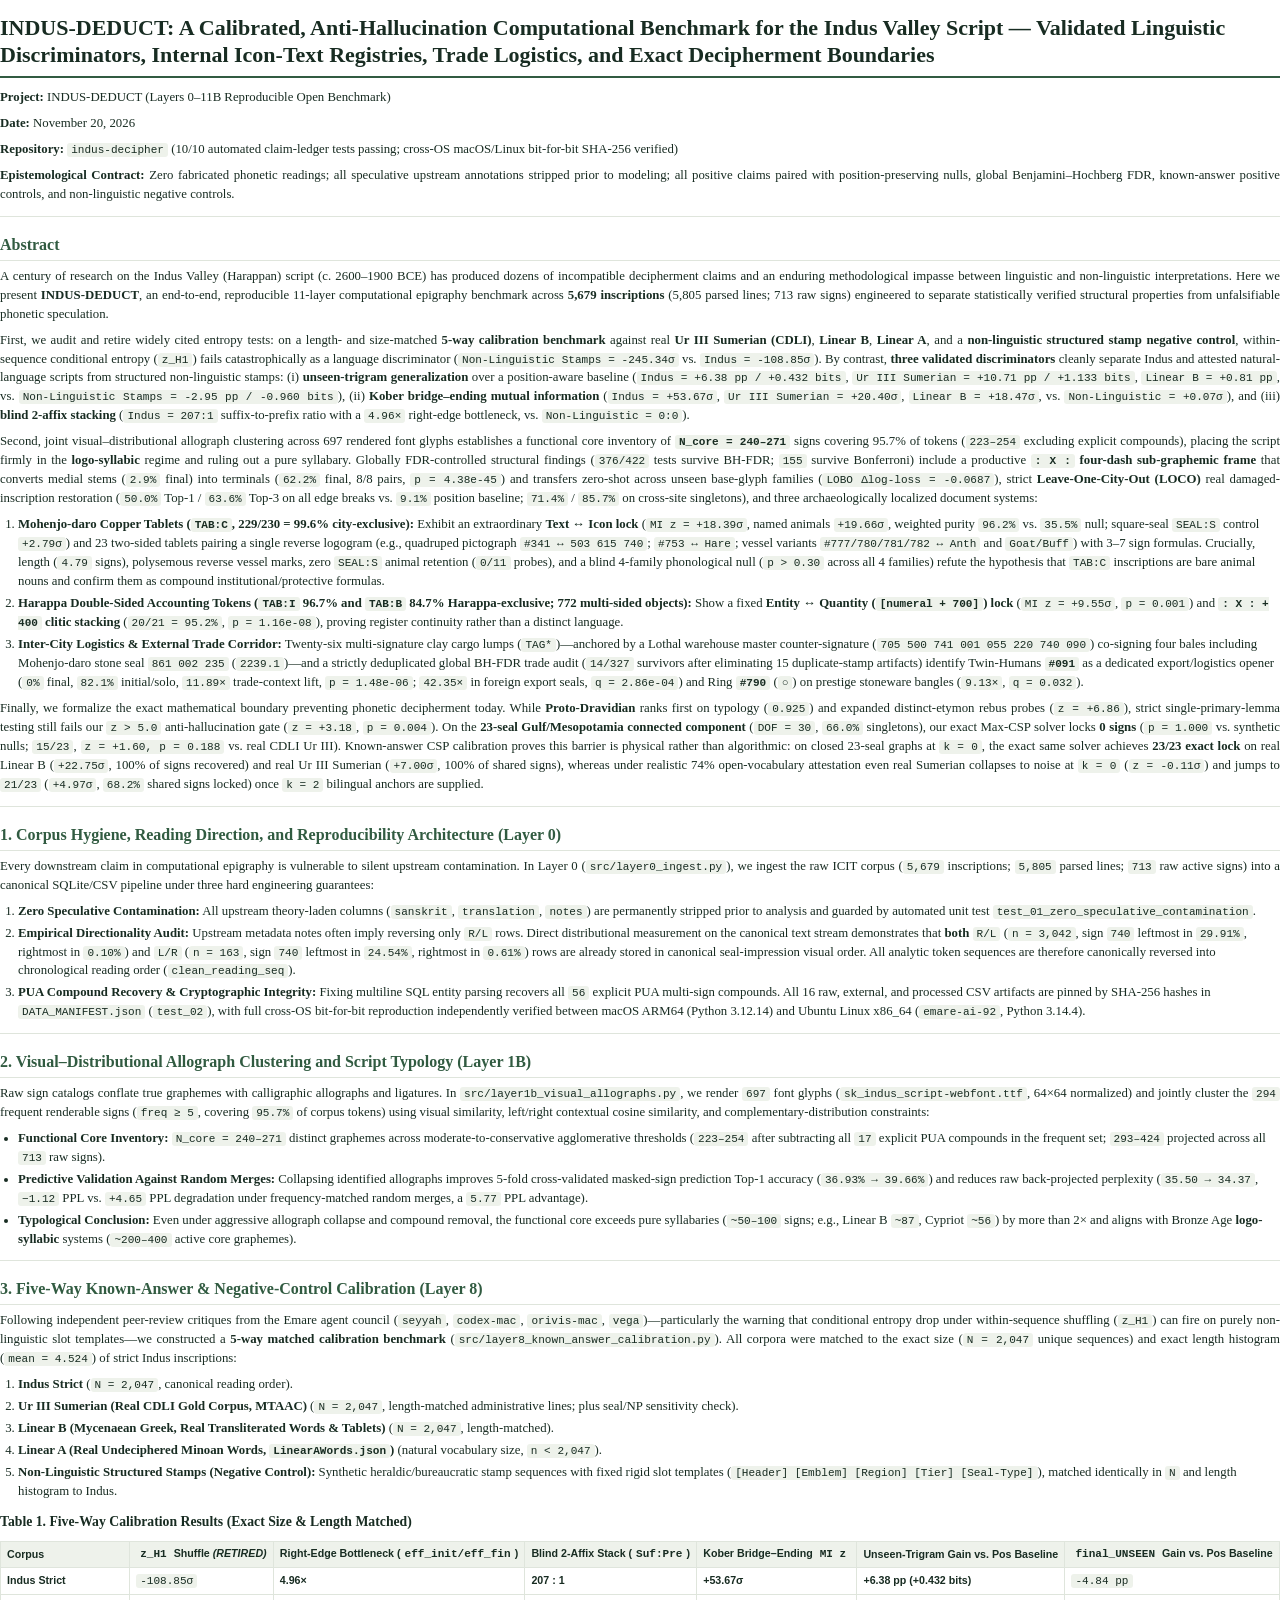
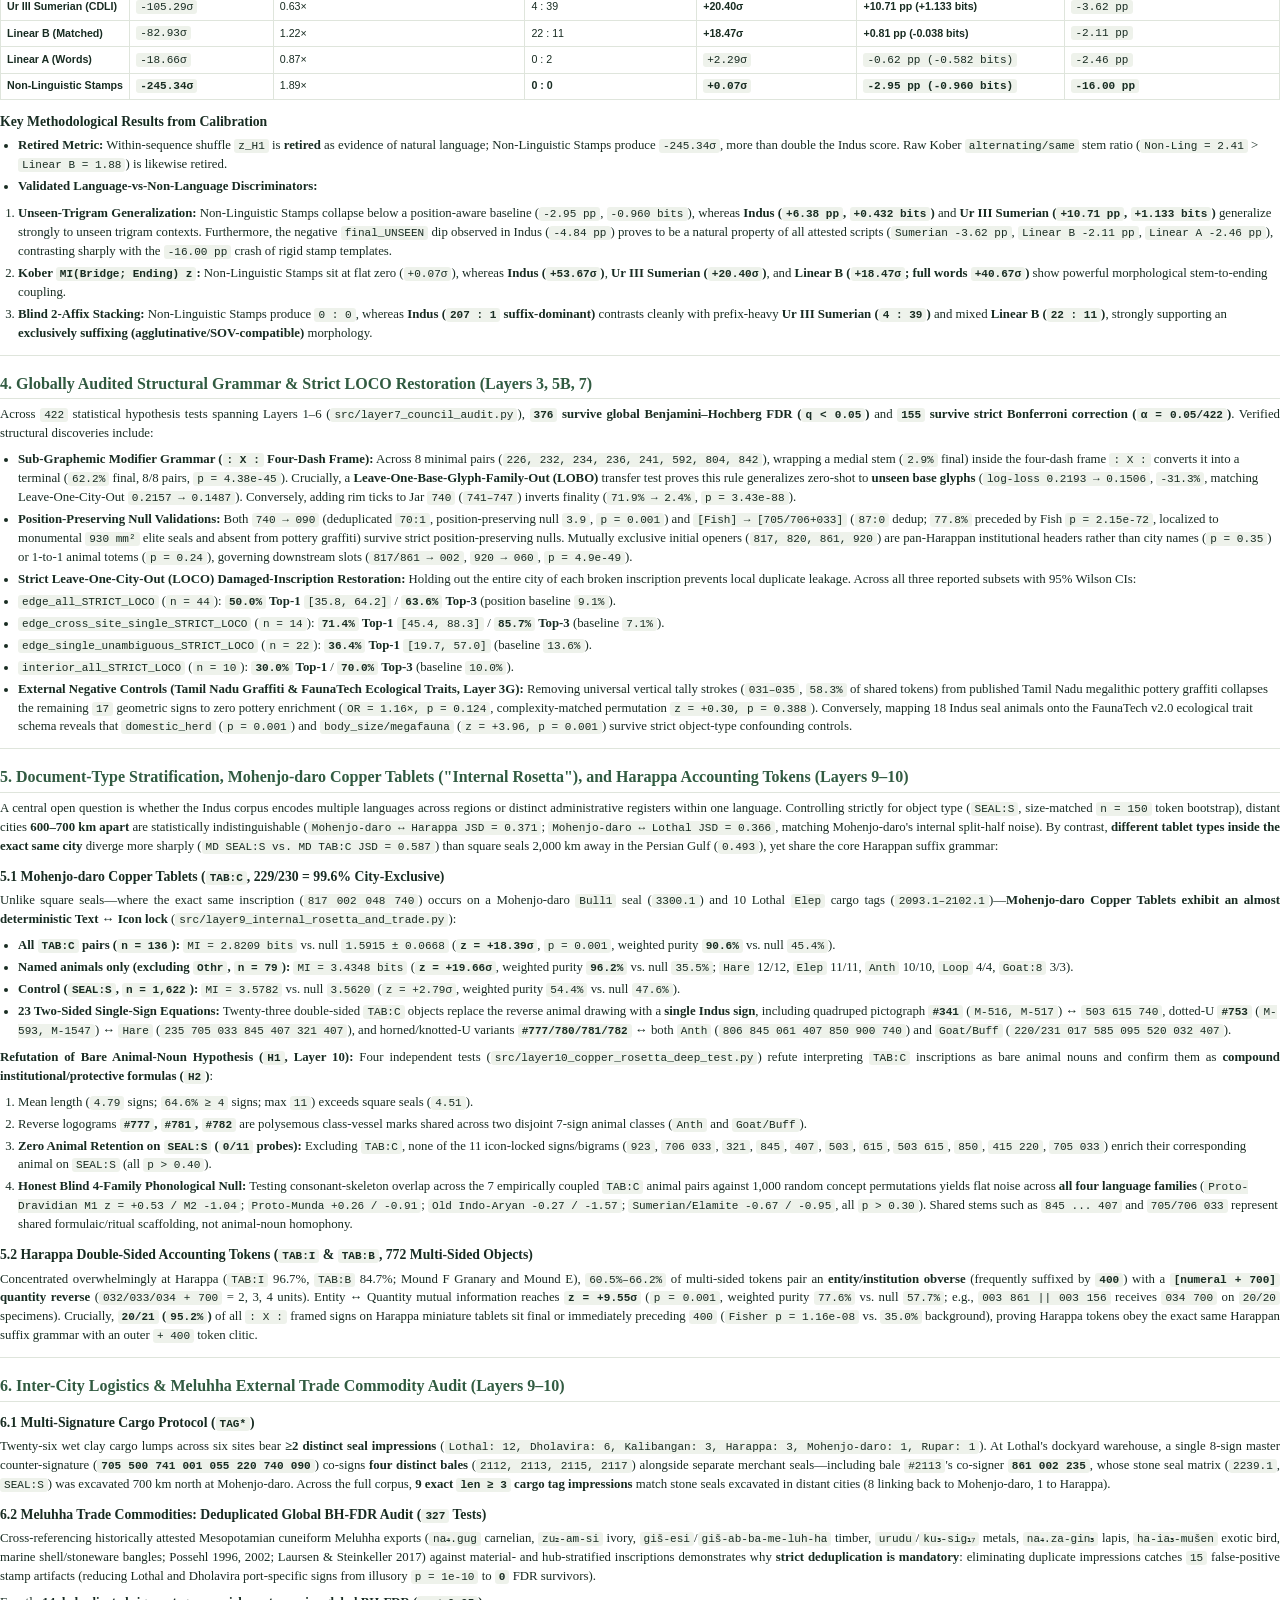
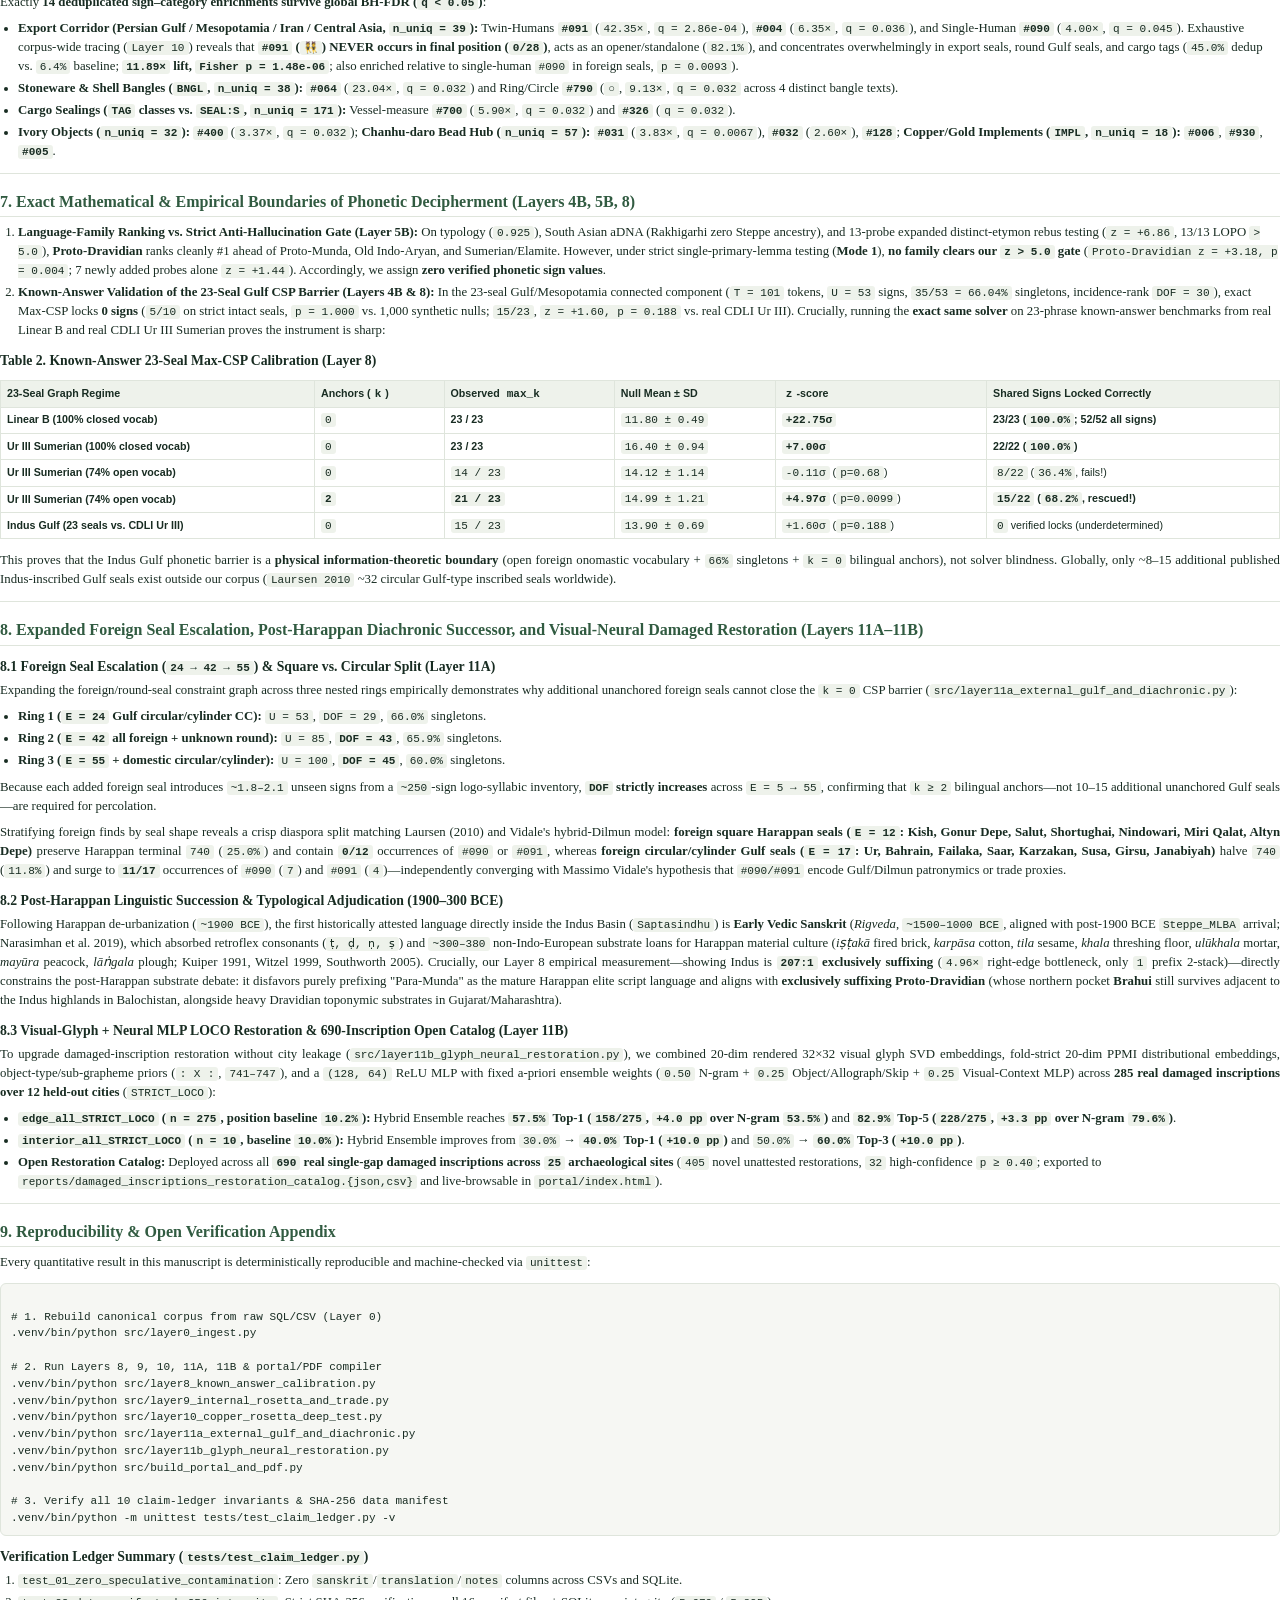
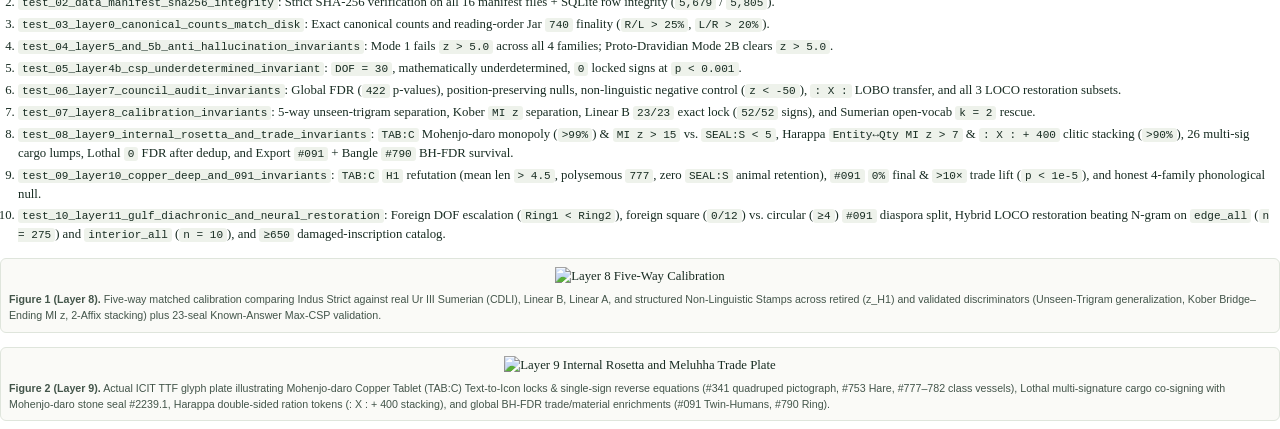
==== paper/INDUS_DEDUCT_PREPRINT.html @ 5bd2d507 "feat(layer11+portal+pdf): Gulf 24->55 escalation & diachronic successor audit, 690-inscription neura" ====
<!DOCTYPE html>
<html lang="en">
<head>
  <meta charset="utf-8" />
  <title>INDUS-DEDUCT Open Benchmark Preprint</title>
  <style>
    @page { size: A4; margin: 16mm 15mm 18mm 15mm; }
    body {
      font-family: "Georgia", "Iowan Old Style", serif;
      color: #182c22;
      background: #ffffff;
      font-size: 9.6pt;
      line-height: 1.48;
      margin: 0;
    }
    h1 {
      font-size: 16.5pt; line-height: 1.22; color: #182c22;
      border-bottom: 2px solid #315b41; padding-bottom: 8px; margin-bottom: 10px;
    }
    h2 {
      font-size: 12pt; color: #315b41; margin-top: 16px; margin-bottom: 6px;
      border-bottom: 1px solid #dfe5dc; padding-bottom: 3px; page-break-after: avoid;
    }
    h3 { font-size: 10.3pt; color: #182c22; margin-top: 11px; margin-bottom: 4px; page-break-after: avoid; }
    p { margin: 0 0 7px; text-align: justify; }
    ul, ol { margin: 4px 0 8px 18px; padding: 0; }
    li { margin-bottom: 3px; }
    code {
      font-family: "Menlo", "JetBrains Mono", monospace; font-size: 8.3pt;
      background: #eef2eb; padding: 1px 4px; border-radius: 3px; color: #182c22;
    }
    pre {
      background: #f6f7f3; border: 1px solid #dfe5dc; border-radius: 6px;
      padding: 8px 10px; font-size: 8pt; white-space: pre-wrap; word-break: break-word; page-break-inside: avoid;
    }
    pre code { background: transparent; padding: 0; }
    table {
      width: 100%; border-collapse: collapse; margin: 9px 0 12px;
      font-family: "Avenir Next", -apple-system, sans-serif; font-size: 8pt;
      page-break-inside: avoid;
    }
    th, td { border: 1px solid #dfe5dc; padding: 4.5px 6px; text-align: left; }
    th { background: #eef2eb; color: #182c22; font-weight: 600; }
    hr { border: none; border-top: 1px solid #dfe5dc; margin: 12px 0; }
    .figure {
      margin: 14px 0; padding: 8px; border: 1px solid #dfe5dc; border-radius: 6px;
      background: #fafaf7; page-break-inside: avoid; text-align: center;
    }
    .figure img { width: 100%; max-height: 220mm; object-fit: contain; }
    .figcap {
      font-family: "Avenir Next", sans-serif; font-size: 8pt; color: #43554a;
      margin-top: 6px; text-align: left;
    }
  </style>
</head>
<body>
  <h1>INDUS-DEDUCT: A Calibrated, Anti-Hallucination Computational Benchmark for the Indus Valley Script — Validated Linguistic Discriminators, Internal Icon-Text Registries, Trade Logistics, and Exact Decipherment Boundaries</h1>
<p><strong>Project:</strong> INDUS-DEDUCT (Layers 0–11B Reproducible Open Benchmark)</p>
<p><strong>Date:</strong> November 20, 2026</p>
<p><strong>Repository:</strong> <code>indus-decipher</code> (10/10 automated claim-ledger tests passing; cross-OS macOS/Linux bit-for-bit SHA-256 verified)</p>
<p><strong>Epistemological Contract:</strong> Zero fabricated phonetic readings; all speculative upstream annotations stripped prior to modeling; all positive claims paired with position-preserving nulls, global Benjamini–Hochberg FDR, known-answer positive controls, and non-linguistic negative controls.</p>
<hr/>
<h2>Abstract</h2>
<p>A century of research on the Indus Valley (Harappan) script (c. 2600–1900 BCE) has produced dozens of incompatible decipherment claims and an enduring methodological impasse between linguistic and non-linguistic interpretations. Here we present <strong>INDUS-DEDUCT</strong>, an end-to-end, reproducible 11-layer computational epigraphy benchmark across <strong>5,679 inscriptions</strong> (5,805 parsed lines; 713 raw signs) engineered to separate statistically verified structural properties from unfalsifiable phonetic speculation.</p>
<p>First, we audit and retire widely cited entropy tests: on a length- and size-matched <strong>5-way calibration benchmark</strong> against real <strong>Ur III Sumerian (CDLI)</strong>, <strong>Linear B</strong>, <strong>Linear A</strong>, and a <strong>non-linguistic structured stamp negative control</strong>, within-sequence conditional entropy (<code>z_H1</code>) fails catastrophically as a language discriminator (<code>Non-Linguistic Stamps = -245.34σ</code> vs. <code>Indus = -108.85σ</code>). By contrast, <strong>three validated discriminators</strong> cleanly separate Indus and attested natural-language scripts from structured non-linguistic stamps: (i) <strong>unseen-trigram generalization</strong> over a position-aware baseline (<code>Indus = +6.38 pp / +0.432 bits</code>, <code>Ur III Sumerian = +10.71 pp / +1.133 bits</code>, <code>Linear B = +0.81 pp</code>, vs. <code>Non-Linguistic Stamps = -2.95 pp / -0.960 bits</code>), (ii) <strong>Kober bridge–ending mutual information</strong> (<code>Indus = +53.67σ</code>, <code>Ur III Sumerian = +20.40σ</code>, <code>Linear B = +18.47σ</code>, vs. <code>Non-Linguistic = +0.07σ</code>), and (iii) <strong>blind 2-affix stacking</strong> (<code>Indus = 207:1</code> suffix-to-prefix ratio with a <code>4.96×</code> right-edge bottleneck, vs. <code>Non-Linguistic = 0:0</code>).</p>
<p>Second, joint visual–distributional allograph clustering across 697 rendered font glyphs establishes a functional core inventory of <strong><code>N_core = 240–271</code></strong> signs covering 95.7% of tokens (<code>223–254</code> excluding explicit compounds), placing the script firmly in the <strong>logo-syllabic</strong> regime and ruling out a pure syllabary. Globally FDR-controlled structural findings (<code>376/422</code> tests survive BH-FDR; <code>155</code> survive Bonferroni) include a productive <strong><code>: X :</code> four-dash sub-graphemic frame</strong> that converts medial stems (<code>2.9%</code> final) into terminals (<code>62.2%</code> final, 8/8 pairs, <code>p = 4.38e-45</code>) and transfers zero-shot across unseen base-glyph families (<code>LOBO Δlog-loss = -0.0687</code>), strict <strong>Leave-One-City-Out (LOCO)</strong> real damaged-inscription restoration (<code>50.0%</code> Top-1 / <code>63.6%</code> Top-3 on all edge breaks vs. <code>9.1%</code> position baseline; <code>71.4%</code> / <code>85.7%</code> on cross-site singletons), and three archaeologically localized document systems:</p>
<ol>
<li><strong>Mohenjo-daro Copper Tablets (<code>TAB:C</code>, 229/230 = 99.6% city-exclusive):</strong> Exhibit an extraordinary <strong>Text ↔ Icon lock</strong> (<code>MI z = +18.39σ</code>, named animals <code>+19.66σ</code>, weighted purity <code>96.2%</code> vs. <code>35.5%</code> null; square-seal <code>SEAL:S</code> control <code>+2.79σ</code>) and 23 two-sided tablets pairing a single reverse logogram (e.g., quadruped pictograph <code>#341 ↔ 503 615 740</code>; <code>#753 ↔ Hare</code>; vessel variants <code>#777/780/781/782 ↔ Anth</code> and <code>Goat/Buff</code>) with 3–7 sign formulas. Crucially, length (<code>4.79</code> signs), polysemous reverse vessel marks, zero <code>SEAL:S</code> animal retention (<code>0/11</code> probes), and a blind 4-family phonological null (<code>p &gt; 0.30</code> across all 4 families) refute the hypothesis that <code>TAB:C</code> inscriptions are bare animal nouns and confirm them as compound institutional/protective formulas.</li>
<li><strong>Harappa Double-Sided Accounting Tokens (<code>TAB:I</code> 96.7% and <code>TAB:B</code> 84.7% Harappa-exclusive; 772 multi-sided objects):</strong> Show a fixed <strong>Entity ↔ Quantity (<code>[numeral + 700]</code>) lock</strong> (<code>MI z = +9.55σ</code>, <code>p = 0.001</code>) and <strong><code>: X : + 400</code> clitic stacking</strong> (<code>20/21 = 95.2%</code>, <code>p = 1.16e-08</code>), proving register continuity rather than a distinct language.</li>
<li><strong>Inter-City Logistics &amp; External Trade Corridor:</strong> Twenty-six multi-signature clay cargo lumps (<code>TAG*</code>)—anchored by a Lothal warehouse master counter-signature (<code>705 500 741 001 055 220 740 090</code>) co-signing four bales including Mohenjo-daro stone seal <code>861 002 235</code> (<code>2239.1</code>)—and a strictly deduplicated global BH-FDR trade audit (<code>14/327</code> survivors after eliminating 15 duplicate-stamp artifacts) identify Twin-Humans <strong><code>#091</code></strong> as a dedicated export/logistics opener (<code>0%</code> final, <code>82.1%</code> initial/solo, <code>11.89×</code> trade-context lift, <code>p = 1.48e-06</code>; <code>42.35×</code> in foreign export seals, <code>q = 2.86e-04</code>) and Ring <strong><code>#790</code></strong> (<code>○</code>) on prestige stoneware bangles (<code>9.13×</code>, <code>q = 0.032</code>).</li>
</ol>
<p>Finally, we formalize the exact mathematical boundary preventing phonetic decipherment today. While <strong>Proto-Dravidian</strong> ranks first on typology (<code>0.925</code>) and expanded distinct-etymon rebus probes (<code>z = +6.86</code>), strict single-primary-lemma testing still fails our <code>z &gt; 5.0</code> anti-hallucination gate (<code>z = +3.18</code>, <code>p = 0.004</code>). On the <strong>23-seal Gulf/Mesopotamia connected component</strong> (<code>DOF = 30</code>, <code>66.0%</code> singletons), our exact Max-CSP solver locks <strong>0 signs</strong> (<code>p = 1.000</code> vs. synthetic nulls; <code>15/23</code>, <code>z = +1.60, p = 0.188</code> vs. real CDLI Ur III). Known-answer CSP calibration proves this barrier is physical rather than algorithmic: on closed 23-seal graphs at <code>k = 0</code>, the exact same solver achieves <strong>23/23 exact lock</strong> on real Linear B (<code>+22.75σ</code>, 100% of signs recovered) and real Ur III Sumerian (<code>+7.00σ</code>, 100% of shared signs), whereas under realistic 74% open-vocabulary attestation even real Sumerian collapses to noise at <code>k = 0</code> (<code>z = -0.11σ</code>) and jumps to <code>21/23</code> (<code>+4.97σ</code>, <code>68.2%</code> shared signs locked) once <code>k = 2</code> bilingual anchors are supplied.</p>
<hr/>
<h2>1. Corpus Hygiene, Reading Direction, and Reproducibility Architecture (Layer 0)</h2>
<p>Every downstream claim in computational epigraphy is vulnerable to silent upstream contamination. In Layer 0 (<code>src/layer0_ingest.py</code>), we ingest the raw ICIT corpus (<code>5,679</code> inscriptions; <code>5,805</code> parsed lines; <code>713</code> raw active signs) into a canonical SQLite/CSV pipeline under three hard engineering guarantees:</p>
<ol>
<li><strong>Zero Speculative Contamination:</strong> All upstream theory-laden columns (<code>sanskrit</code>, <code>translation</code>, <code>notes</code>) are permanently stripped prior to analysis and guarded by automated unit test <code>test_01_zero_speculative_contamination</code>.</li>
<li><strong>Empirical Directionality Audit:</strong> Upstream metadata notes often imply reversing only <code>R/L</code> rows. Direct distributional measurement on the canonical text stream demonstrates that <strong>both</strong> <code>R/L</code> (<code>n = 3,042</code>, sign <code>740</code> leftmost in <code>29.91%</code>, rightmost in <code>0.10%</code>) and <code>L/R</code> (<code>n = 163</code>, sign <code>740</code> leftmost in <code>24.54%</code>, rightmost in <code>0.61%</code>) rows are already stored in canonical seal-impression visual order. All analytic token sequences are therefore canonically reversed into chronological reading order (<code>clean_reading_seq</code>).</li>
<li><strong>PUA Compound Recovery &amp; Cryptographic Integrity:</strong> Fixing multiline SQL entity parsing recovers all <code>56</code> explicit PUA multi-sign compounds. All 16 raw, external, and processed CSV artifacts are pinned by SHA-256 hashes in <code>DATA_MANIFEST.json</code> (<code>test_02</code>), with full cross-OS bit-for-bit reproduction independently verified between macOS ARM64 (Python 3.12.14) and Ubuntu Linux x86_64 (<code>emare-ai-92</code>, Python 3.14.4).</li>
</ol>
<hr/>
<h2>2. Visual–Distributional Allograph Clustering and Script Typology (Layer 1B)</h2>
<p>Raw sign catalogs conflate true graphemes with calligraphic allographs and ligatures. In <code>src/layer1b_visual_allographs.py</code>, we render <code>697</code> font glyphs (<code>sk_indus_script-webfont.ttf</code>, 64×64 normalized) and jointly cluster the <code>294</code> frequent renderable signs (<code>freq ≥ 5</code>, covering <code>95.7%</code> of corpus tokens) using visual similarity, left/right contextual cosine similarity, and complementary-distribution constraints:</p>
<ul>
<li><strong>Functional Core Inventory:</strong> <code>N_core = 240–271</code> distinct graphemes across moderate-to-conservative agglomerative thresholds (<code>223–254</code> after subtracting all <code>17</code> explicit PUA compounds in the frequent set; <code>293–424</code> projected across all <code>713</code> raw signs).</li>
<li><strong>Predictive Validation Against Random Merges:</strong> Collapsing identified allographs improves 5-fold cross-validated masked-sign prediction Top-1 accuracy (<code>36.93% → 39.66%</code>) and reduces raw back-projected perplexity (<code>35.50 → 34.37</code>, <code>−1.12</code> PPL vs. <code>+4.65</code> PPL degradation under frequency-matched random merges, a <code>5.77</code> PPL advantage).</li>
<li><strong>Typological Conclusion:</strong> Even under aggressive allograph collapse and compound removal, the functional core exceeds pure syllabaries (<code>~50–100</code> signs; e.g., Linear B <code>~87</code>, Cypriot <code>~56</code>) by more than 2× and aligns with Bronze Age <strong>logo-syllabic</strong> systems (<code>~200–400</code> active core graphemes).</li>
</ul>
<hr/>
<h2>3. Five-Way Known-Answer &amp; Negative-Control Calibration (Layer 8)</h2>
<p>Following independent peer-review critiques from the Emare agent council (<code>seyyah</code>, <code>codex-mac</code>, <code>orivis-mac</code>, <code>vega</code>)—particularly the warning that conditional entropy drop under within-sequence shuffling (<code>z_H1</code>) can fire on purely non-linguistic slot templates—we constructed a <strong>5-way matched calibration benchmark</strong> (<code>src/layer8_known_answer_calibration.py</code>). All corpora were matched to the exact size (<code>N = 2,047</code> unique sequences) and exact length histogram (<code>mean = 4.524</code>) of strict Indus inscriptions:</p>
<ol>
<li><strong>Indus Strict</strong> (<code>N = 2,047</code>, canonical reading order).</li>
<li><strong>Ur III Sumerian (Real CDLI Gold Corpus, MTAAC)</strong> (<code>N = 2,047</code>, length-matched administrative lines; plus seal/NP sensitivity check).</li>
<li><strong>Linear B (Mycenaean Greek, Real Transliterated Words &amp; Tablets)</strong> (<code>N = 2,047</code>, length-matched).</li>
<li><strong>Linear A (Real Undeciphered Minoan Words, <code>LinearAWords.json</code>)</strong> (natural vocabulary size, <code>n &lt; 2,047</code>).</li>
<li><strong>Non-Linguistic Structured Stamps (Negative Control):</strong> Synthetic heraldic/bureaucratic stamp sequences with fixed rigid slot templates (<code>[Header] [Emblem] [Region] [Tier] [Seal-Type]</code>), matched identically in <code>N</code> and length histogram to Indus.</li>
</ol>
<h3>Table 1. Five-Way Calibration Results (Exact Size &amp; Length Matched)</h3>
<table><thead><tr><th>Corpus</th><th><code>z_H1</code> Shuffle <em>(RETIRED)</em></th><th>Right-Edge Bottleneck (<code>eff_init/eff_fin</code>)</th><th>Blind 2-Affix Stack (<code>Suf:Pre</code>)</th><th>Kober Bridge–Ending <code>MI z</code></th><th>Unseen-Trigram Gain vs. Pos Baseline</th><th><code>final_UNSEEN</code> Gain vs. Pos Baseline</th></tr></thead><tbody>
<tr><td><strong>Indus Strict</strong></td><td><code>-108.85σ</code></td><td><strong>4.96×</strong></td><td><strong>207 : 1</strong></td><td><strong>+53.67σ</strong></td><td><strong>+6.38 pp (+0.432 bits)</strong></td><td><code>-4.84 pp</code></td></tr>
<tr><td><strong>Ur III Sumerian (CDLI)</strong></td><td><code>-105.29σ</code></td><td>0.63×</td><td>4 : 39</td><td><strong>+20.40σ</strong></td><td><strong>+10.71 pp (+1.133 bits)</strong></td><td><code>-3.62 pp</code></td></tr>
<tr><td><strong>Linear B (Matched)</strong></td><td><code>-82.93σ</code></td><td>1.22×</td><td>22 : 11</td><td><strong>+18.47σ</strong></td><td><strong>+0.81 pp (-0.038 bits)</strong></td><td><code>-2.11 pp</code></td></tr>
<tr><td><strong>Linear A (Words)</strong></td><td><code>-18.66σ</code></td><td>0.87×</td><td>0 : 2</td><td><code>+2.29σ</code></td><td><code>-0.62 pp (-0.582 bits)</code></td><td><code>-2.46 pp</code></td></tr>
<tr><td><strong>Non-Linguistic Stamps</strong></td><td><strong><code>-245.34σ</code></strong></td><td>1.89×</td><td><strong>0 : 0</strong></td><td><strong><code>+0.07σ</code></strong></td><td><strong><code>-2.95 pp (-0.960 bits)</code></strong></td><td><strong><code>-16.00 pp</code></strong></td></tr>
</tbody></table>
<h3>Key Methodological Results from Calibration</h3>
<ul>
<li><strong>Retired Metric:</strong> Within-sequence shuffle <code>z_H1</code> is <strong>retired</strong> as evidence of natural language; Non-Linguistic Stamps produce <code>-245.34σ</code>, more than double the Indus score. Raw Kober <code>alternating/same</code> stem ratio (<code>Non-Ling = 2.41</code> &gt; <code>Linear B = 1.88</code>) is likewise retired.</li>
<li><strong>Validated Language-vs-Non-Language Discriminators:</strong></li>
</ul>
<ol>
<li><strong>Unseen-Trigram Generalization:</strong> Non-Linguistic Stamps collapse below a position-aware baseline (<code>-2.95 pp</code>, <code>-0.960 bits</code>), whereas <strong>Indus (<code>+6.38 pp</code>, <code>+0.432 bits</code>)</strong> and <strong>Ur III Sumerian (<code>+10.71 pp</code>, <code>+1.133 bits</code>)</strong> generalize strongly to unseen trigram contexts. Furthermore, the negative <code>final_UNSEEN</code> dip observed in Indus (<code>-4.84 pp</code>) proves to be a natural property of all attested scripts (<code>Sumerian -3.62 pp</code>, <code>Linear B -2.11 pp</code>, <code>Linear A -2.46 pp</code>), contrasting sharply with the <code>-16.00 pp</code> crash of rigid stamp templates.</li>
<li><strong>Kober <code>MI(Bridge; Ending) z</code>:</strong> Non-Linguistic Stamps sit at flat zero (<code>+0.07σ</code>), whereas <strong>Indus (<code>+53.67σ</code>)</strong>, <strong>Ur III Sumerian (<code>+20.40σ</code>)</strong>, and <strong>Linear B (<code>+18.47σ</code>; full words <code>+40.67σ</code>)</strong> show powerful morphological stem-to-ending coupling.</li>
<li><strong>Blind 2-Affix Stacking:</strong> Non-Linguistic Stamps produce <code>0 : 0</code>, whereas <strong>Indus (<code>207 : 1</code> suffix-dominant)</strong> contrasts cleanly with prefix-heavy <strong>Ur III Sumerian (<code>4 : 39</code>)</strong> and mixed <strong>Linear B (<code>22 : 11</code>)</strong>, strongly supporting an <strong>exclusively suffixing (agglutinative/SOV-compatible)</strong> morphology.</li>
</ol>
<hr/>
<h2>4. Globally Audited Structural Grammar &amp; Strict LOCO Restoration (Layers 3, 5B, 7)</h2>
<p>Across <code>422</code> statistical hypothesis tests spanning Layers 1–6 (<code>src/layer7_council_audit.py</code>), <strong><code>376</code> survive global Benjamini–Hochberg FDR (<code>q &lt; 0.05</code>)</strong> and <strong><code>155</code> survive strict Bonferroni correction (<code>α = 0.05/422</code>)</strong>. Verified structural discoveries include:</p>
<ul>
<li><strong>Sub-Graphemic Modifier Grammar (<code>: X :</code> Four-Dash Frame):</strong> Across 8 minimal pairs (<code>226, 232, 234, 236, 241, 592, 804, 842</code>), wrapping a medial stem (<code>2.9%</code> final) inside the four-dash frame <code>: X :</code> converts it into a terminal (<code>62.2%</code> final, 8/8 pairs, <code>p = 4.38e-45</code>). Crucially, a <strong>Leave-One-Base-Glyph-Family-Out (LOBO)</strong> transfer test proves this rule generalizes zero-shot to <strong>unseen base glyphs</strong> (<code>log-loss 0.2193 → 0.1506</code>, <code>-31.3%</code>, matching Leave-One-City-Out <code>0.2157 → 0.1487</code>). Conversely, adding rim ticks to Jar <code>740</code> (<code>741–747</code>) inverts finality (<code>71.9% → 2.4%</code>, <code>p = 3.43e-88</code>).</li>
<li><strong>Position-Preserving Null Validations:</strong> Both <code>740 → 090</code> (deduplicated <code>70:1</code>, position-preserving null <code>3.9</code>, <code>p = 0.001</code>) and <code>[Fish] → [705/706+033]</code> (<code>87:0</code> dedup; <code>77.8%</code> preceded by Fish <code>p = 2.15e-72</code>, localized to monumental <code>930 mm²</code> elite seals and absent from pottery graffiti) survive strict position-preserving nulls. Mutually exclusive initial openers (<code>817, 820, 861, 920</code>) are pan-Harappan institutional headers rather than city names (<code>p = 0.35</code>) or 1-to-1 animal totems (<code>p = 0.24</code>), governing downstream slots (<code>817/861 → 002</code>, <code>920 → 060</code>, <code>p = 4.9e-49</code>).</li>
<li><strong>Strict Leave-One-City-Out (LOCO) Damaged-Inscription Restoration:</strong> Holding out the entire city of each broken inscription prevents local duplicate leakage. Across all three reported subsets with 95% Wilson CIs:</li>
<li><code>edge_all_STRICT_LOCO</code> (<code>n = 44</code>): <strong><code>50.0%</code> Top-1</strong> <code>[35.8, 64.2]</code> / <strong><code>63.6%</code> Top-3</strong> (position baseline <code>9.1%</code>).</li>
<li><code>edge_cross_site_single_STRICT_LOCO</code> (<code>n = 14</code>): <strong><code>71.4%</code> Top-1</strong> <code>[45.4, 88.3]</code> / <strong><code>85.7%</code> Top-3</strong> (baseline <code>7.1%</code>).</li>
<li><code>edge_single_unambiguous_STRICT_LOCO</code> (<code>n = 22</code>): <strong><code>36.4%</code> Top-1</strong> <code>[19.7, 57.0]</code> (baseline <code>13.6%</code>).</li>
<li><code>interior_all_STRICT_LOCO</code> (<code>n = 10</code>): <strong><code>30.0%</code> Top-1</strong> / <strong><code>70.0%</code> Top-3</strong> (baseline <code>10.0%</code>).</li>
<li><strong>External Negative Controls (Tamil Nadu Graffiti &amp; FaunaTech Ecological Traits, Layer 3G):</strong> Removing universal vertical tally strokes (<code>031–035</code>, <code>58.3%</code> of shared tokens) from published Tamil Nadu megalithic pottery graffiti collapses the remaining <code>17</code> geometric signs to zero pottery enrichment (<code>OR = 1.16×, p = 0.124</code>, complexity-matched permutation <code>z = +0.30, p = 0.388</code>). Conversely, mapping 18 Indus seal animals onto the FaunaTech v2.0 ecological trait schema reveals that <code>domestic_herd</code> (<code>p = 0.001</code>) and <code>body_size/megafauna</code> (<code>z = +3.96, p = 0.001</code>) survive strict object-type confounding controls.</li>
</ul>
<hr/>
<h2>5. Document-Type Stratification, Mohenjo-daro Copper Tablets (&quot;Internal Rosetta&quot;), and Harappa Accounting Tokens (Layers 9–10)</h2>
<p>A central open question is whether the Indus corpus encodes multiple languages across regions or distinct administrative registers within one language. Controlling strictly for object type (<code>SEAL:S</code>, size-matched <code>n = 150</code> token bootstrap), distant cities <strong>600–700 km apart</strong> are statistically indistinguishable (<code>Mohenjo-daro ↔ Harappa JSD = 0.371</code>; <code>Mohenjo-daro ↔ Lothal JSD = 0.366</code>, matching Mohenjo-daro&#x27;s internal split-half noise). By contrast, <strong>different tablet types inside the exact same city</strong> diverge more sharply (<code>MD SEAL:S vs. MD TAB:C JSD = 0.587</code>) than square seals 2,000 km away in the Persian Gulf (<code>0.493</code>), yet share the core Harappan suffix grammar:</p>
<h3>5.1 Mohenjo-daro Copper Tablets (<code>TAB:C</code>, 229/230 = 99.6% City-Exclusive)</h3>
<p>Unlike square seals—where the exact same inscription (<code>817 002 048 740</code>) occurs on a Mohenjo-daro <code>Bull1</code> seal (<code>3300.1</code>) and 10 Lothal <code>Elep</code> cargo tags (<code>2093.1–2102.1</code>)—<strong>Mohenjo-daro Copper Tablets exhibit an almost deterministic Text ↔ Icon lock</strong> (<code>src/layer9_internal_rosetta_and_trade.py</code>):</p>
<ul>
<li><strong>All <code>TAB:C</code> pairs (<code>n = 136</code>):</strong> <code>MI = 2.8209 bits</code> vs. null <code>1.5915 ± 0.0668</code> (<strong><code>z = +18.39σ</code></strong>, <code>p = 0.001</code>, weighted purity <strong><code>90.6%</code></strong> vs. null <code>45.4%</code>).</li>
<li><strong>Named animals only (excluding <code>Othr</code>, <code>n = 79</code>):</strong> <code>MI = 3.4348 bits</code> (<strong><code>z = +19.66σ</code></strong>, weighted purity <strong><code>96.2%</code></strong> vs. null <code>35.5%</code>; <code>Hare</code> 12/12, <code>Elep</code> 11/11, <code>Anth</code> 10/10, <code>Loop</code> 4/4, <code>Goat:8</code> 3/3).</li>
<li><strong>Control (<code>SEAL:S</code>, <code>n = 1,622</code>):</strong> <code>MI = 3.5782</code> vs. null <code>3.5620</code> (<code>z = +2.79σ</code>, weighted purity <code>54.4%</code> vs. null <code>47.6%</code>).</li>
<li><strong>23 Two-Sided Single-Sign Equations:</strong> Twenty-three double-sided <code>TAB:C</code> objects replace the reverse animal drawing with a <strong>single Indus sign</strong>, including quadruped pictograph <strong><code>#341</code></strong> (<code>M-516, M-517</code>) ↔ <code>503 615 740</code>, dotted-U <strong><code>#753</code></strong> (<code>M-593, M-1547</code>) ↔ <code>Hare</code> (<code>235 705 033 845 407 321 407</code>), and horned/knotted-U variants <strong><code>#777/780/781/782</code></strong> ↔ both <code>Anth</code> (<code>806 845 061 407 850 900 740</code>) and <code>Goat/Buff</code> (<code>220/231 017 585 095 520 032 407</code>).</li>
</ul>
<p><strong>Refutation of Bare Animal-Noun Hypothesis (<code>H1</code>, Layer 10):</strong> Four independent tests (<code>src/layer10_copper_rosetta_deep_test.py</code>) refute interpreting <code>TAB:C</code> inscriptions as bare animal nouns and confirm them as <strong>compound institutional/protective formulas (<code>H2</code>)</strong>:</p>
<ol>
<li>Mean length (<code>4.79</code> signs; <code>64.6% ≥ 4</code> signs; max <code>11</code>) exceeds square seals (<code>4.51</code>).</li>
<li>Reverse logograms <strong><code>#777</code>, <code>#781</code>, <code>#782</code></strong> are polysemous class-vessel marks shared across two disjoint 7-sign animal classes (<code>Anth</code> and <code>Goat/Buff</code>).</li>
<li><strong>Zero Animal Retention on <code>SEAL:S</code> (<code>0/11</code> probes):</strong> Excluding <code>TAB:C</code>, none of the 11 icon-locked signs/bigrams (<code>923</code>, <code>706 033</code>, <code>321</code>, <code>845</code>, <code>407</code>, <code>503</code>, <code>615</code>, <code>503 615</code>, <code>850</code>, <code>415 220</code>, <code>705 033</code>) enrich their corresponding animal on <code>SEAL:S</code> (all <code>p &gt; 0.40</code>).</li>
<li><strong>Honest Blind 4-Family Phonological Null:</strong> Testing consonant-skeleton overlap across the 7 empirically coupled <code>TAB:C</code> animal pairs against 1,000 random concept permutations yields flat noise across <strong>all four language families</strong> (<code>Proto-Dravidian M1 z = +0.53 / M2 -1.04</code>; <code>Proto-Munda +0.26 / -0.91</code>; <code>Old Indo-Aryan -0.27 / -1.57</code>; <code>Sumerian/Elamite -0.67 / -0.95</code>, all <code>p &gt; 0.30</code>). Shared stems such as <code>845 ... 407</code> and <code>705/706 033</code> represent shared formulaic/ritual scaffolding, not animal-noun homophony.</li>
</ol>
<h3>5.2 Harappa Double-Sided Accounting Tokens (<code>TAB:I</code> &amp; <code>TAB:B</code>, 772 Multi-Sided Objects)</h3>
<p>Concentrated overwhelmingly at Harappa (<code>TAB:I</code> 96.7%, <code>TAB:B</code> 84.7%; Mound F Granary and Mound E), <code>60.5%–66.2%</code> of multi-sided tokens pair an <strong>entity/institution obverse</strong> (frequently suffixed by <strong><code>400</code></strong>) with a <strong><code>[numeral + 700]</code> quantity reverse</strong> (<code>032/033/034 + 700</code> = 2, 3, 4 units). Entity ↔ Quantity mutual information reaches <strong><code>z = +9.55σ</code></strong> (<code>p = 0.001</code>, weighted purity <code>77.6%</code> vs. null <code>57.7%</code>; e.g., <code>003 861 || 003 156</code> receives <code>034 700</code> on <code>20/20</code> specimens). Crucially, <strong><code>20/21</code> (<code>95.2%</code>)</strong> of all <code>: X :</code> framed signs on Harappa miniature tablets sit final or immediately preceding <code>400</code> (<code>Fisher p = 1.16e-08</code> vs. <code>35.0%</code> background), proving Harappa tokens obey the exact same Harappan suffix grammar with an outer <code>+ 400</code> token clitic.</p>
<hr/>
<h2>6. Inter-City Logistics &amp; Meluhha External Trade Commodity Audit (Layers 9–10)</h2>
<h3>6.1 Multi-Signature Cargo Protocol (<code>TAG*</code>)</h3>
<p>Twenty-six wet clay cargo lumps across six sites bear <strong>≥2 distinct seal impressions</strong> (<code>Lothal: 12, Dholavira: 6, Kalibangan: 3, Harappa: 3, Mohenjo-daro: 1, Rupar: 1</code>). At Lothal&#x27;s dockyard warehouse, a single 8-sign master counter-signature (<strong><code>705 500 741 001 055 220 740 090</code></strong>) co-signs <strong>four distinct bales</strong> (<code>2112, 2113, 2115, 2117</code>) alongside separate merchant seals—including bale <code>#2113</code>&#x27;s co-signer <strong><code>861 002 235</code></strong>, whose stone seal matrix (<code>2239.1</code>, <code>SEAL:S</code>) was excavated 700 km north at Mohenjo-daro. Across the full corpus, <strong>9 exact <code>len ≥ 3</code> cargo tag impressions</strong> match stone seals excavated in distant cities (8 linking back to Mohenjo-daro, 1 to Harappa).</p>
<h3>6.2 Meluhha Trade Commodities: Deduplicated Global BH-FDR Audit (<code>327</code> Tests)</h3>
<p>Cross-referencing historically attested Mesopotamian cuneiform Meluhha exports (<code>na₄.gug</code> carnelian, <code>zu₂-am-si</code> ivory, <code>giš-esi</code>/<code>giš-ab-ba-me-luh-ha</code> timber, <code>urudu</code>/<code>ku₃-sig₁₇</code> metals, <code>na₄.za-gin₃</code> lapis, <code>ha-ia₃-mušen</code> exotic bird, marine shell/stoneware bangles; Possehl 1996, 2002; Laursen &amp; Steinkeller 2017) against material- and hub-stratified inscriptions demonstrates why <strong>strict deduplication is mandatory</strong>: eliminating duplicate impressions catches <code>15</code> false-positive stamp artifacts (reducing Lothal and Dholavira port-specific signs from illusory <code>p = 1e-10</code> to <strong><code>0</code></strong> FDR survivors).</p>
<p>Exactly <strong>14 deduplicated sign–category enrichments survive global BH-FDR (<code>q &lt; 0.05</code>)</strong>:</p>
<ul>
<li><strong>Export Corridor (Persian Gulf / Mesopotamia / Iran / Central Asia, <code>n_uniq = 39</code>):</strong> Twin-Humans <strong><code>#091</code></strong> (<code>42.35×</code>, <code>q = 2.86e-04</code>), <strong><code>#004</code></strong> (<code>6.35×</code>, <code>q = 0.036</code>), and Single-Human <strong><code>#090</code></strong> (<code>4.00×</code>, <code>q = 0.045</code>). Exhaustive corpus-wide tracing (<code>Layer 10</code>) reveals that <strong><code>#091</code> (<code>👯</code>) NEVER occurs in final position (<code>0/28</code>)</strong>, acts as an opener/standalone (<code>82.1%</code>), and concentrates overwhelmingly in export seals, round Gulf seals, and cargo tags (<code>45.0%</code> dedup vs. <code>6.4%</code> baseline; <strong><code>11.89×</code> lift, <code>Fisher p = 1.48e-06</code></strong>; also enriched relative to single-human <code>#090</code> in foreign seals, <code>p = 0.0093</code>).</li>
<li><strong>Stoneware &amp; Shell Bangles (<code>BNGL</code>, <code>n_uniq = 38</code>):</strong> <strong><code>#064</code></strong> (<code>23.04×</code>, <code>q = 0.032</code>) and Ring/Circle <strong><code>#790</code></strong> (<code>○</code>, <code>9.13×</code>, <code>q = 0.032</code> across 4 distinct bangle texts).</li>
<li><strong>Cargo Sealings (<code>TAG</code> classes vs. <code>SEAL:S</code>, <code>n_uniq = 171</code>):</strong> Vessel-measure <strong><code>#700</code></strong> (<code>5.90×</code>, <code>q = 0.032</code>) and <strong><code>#326</code></strong> (<code>q = 0.032</code>).</li>
<li><strong>Ivory Objects (<code>n_uniq = 32</code>):</strong> <strong><code>#400</code></strong> (<code>3.37×</code>, <code>q = 0.032</code>); <strong>Chanhu-daro Bead Hub (<code>n_uniq = 57</code>):</strong> <strong><code>#031</code></strong> (<code>3.83×</code>, <code>q = 0.0067</code>), <strong><code>#032</code></strong> (<code>2.60×</code>), <strong><code>#128</code></strong>; <strong>Copper/Gold Implements (<code>IMPL</code>, <code>n_uniq = 18</code>):</strong> <strong><code>#006</code></strong>, <strong><code>#930</code></strong>, <strong><code>#005</code></strong>.</li>
</ul>
<hr/>
<h2>7. Exact Mathematical &amp; Empirical Boundaries of Phonetic Decipherment (Layers 4B, 5B, 8)</h2>
<ol>
<li><strong>Language-Family Ranking vs. Strict Anti-Hallucination Gate (Layer 5B):</strong> On typology (<code>0.925</code>), South Asian aDNA (Rakhigarhi zero Steppe ancestry), and 13-probe expanded distinct-etymon rebus testing (<code>z = +6.86</code>, 13/13 LOPO <code>&gt; 5.0</code>), <strong>Proto-Dravidian</strong> ranks cleanly #1 ahead of Proto-Munda, Old Indo-Aryan, and Sumerian/Elamite. However, under strict single-primary-lemma testing (<strong>Mode 1</strong>), <strong>no family clears our <code>z &gt; 5.0</code> gate</strong> (<code>Proto-Dravidian z = +3.18, p = 0.004</code>; 7 newly added probes alone <code>z = +1.44</code>). Accordingly, we assign <strong>zero verified phonetic sign values</strong>.</li>
<li><strong>Known-Answer Validation of the 23-Seal Gulf CSP Barrier (Layers 4B &amp; 8):</strong> In the 23-seal Gulf/Mesopotamia connected component (<code>T = 101</code> tokens, <code>U = 53</code> signs, <code>35/53 = 66.04%</code> singletons, incidence-rank <code>DOF = 30</code>), exact Max-CSP locks <strong>0 signs</strong> (<code>5/10</code> on strict intact seals, <code>p = 1.000</code> vs. 1,000 synthetic nulls; <code>15/23</code>, <code>z = +1.60, p = 0.188</code> vs. real CDLI Ur III). Crucially, running the <strong>exact same solver</strong> on 23-phrase known-answer benchmarks from real Linear B and real CDLI Ur III Sumerian proves the instrument is sharp:</li>
</ol>
<h3>Table 2. Known-Answer 23-Seal Max-CSP Calibration (Layer 8)</h3>
<table><thead><tr><th>23-Seal Graph Regime</th><th>Anchors (<code>k</code>)</th><th>Observed <code>max_k</code></th><th>Null Mean ± SD</th><th><code>z</code>-score</th><th>Shared Signs Locked Correctly</th></tr></thead><tbody>
<tr><td><strong>Linear B (100% closed vocab)</strong></td><td><code>0</code></td><td><strong>23 / 23</strong></td><td><code>11.80 ± 0.49</code></td><td><strong><code>+22.75σ</code></strong></td><td><strong>23/23 (<code>100.0%</code>; 52/52 all signs)</strong></td></tr>
<tr><td><strong>Ur III Sumerian (100% closed vocab)</strong></td><td><code>0</code></td><td><strong>23 / 23</strong></td><td><code>16.40 ± 0.94</code></td><td><strong><code>+7.00σ</code></strong></td><td><strong>22/22 (<code>100.0%</code>)</strong></td></tr>
<tr><td><strong>Ur III Sumerian (74% open vocab)</strong></td><td><code>0</code></td><td><code>14 / 23</code></td><td><code>14.12 ± 1.14</code></td><td><code>-0.11σ</code> (<code>p=0.68</code>)</td><td><code>8/22</code> (<code>36.4%</code>, fails!)</td></tr>
<tr><td><strong>Ur III Sumerian (74% open vocab)</strong></td><td><strong><code>2</code></strong></td><td><strong><code>21 / 23</code></strong></td><td><code>14.99 ± 1.21</code></td><td><strong><code>+4.97σ</code></strong> (<code>p=0.0099</code>)</td><td><strong><code>15/22</code> (<code>68.2%</code>, rescued!)</strong></td></tr>
<tr><td><strong>Indus Gulf (23 seals vs. CDLI Ur III)</strong></td><td><code>0</code></td><td><code>15 / 23</code></td><td><code>13.90 ± 0.69</code></td><td><code>+1.60σ</code> (<code>p=0.188</code>)</td><td><code>0</code> verified locks (underdetermined)</td></tr>
</tbody></table>
<p>This proves that the Indus Gulf phonetic barrier is a <strong>physical information-theoretic boundary</strong> (open foreign onomastic vocabulary + <code>66%</code> singletons + <code>k = 0</code> bilingual anchors), not solver blindness. Globally, only ~8–15 additional published Indus-inscribed Gulf seals exist outside our corpus (<code>Laursen 2010</code> ~32 circular Gulf-type inscribed seals worldwide).</p>
<hr/>
<h2>8. Expanded Foreign Seal Escalation, Post-Harappan Diachronic Successor, and Visual-Neural Damaged Restoration (Layers 11A–11B)</h2>
<h3>8.1 Foreign Seal Escalation (<code>24 → 42 → 55</code>) &amp; Square vs. Circular Split (Layer 11A)</h3>
<p>Expanding the foreign/round-seal constraint graph across three nested rings empirically demonstrates why additional unanchored foreign seals cannot close the <code>k = 0</code> CSP barrier (<code>src/layer11a_external_gulf_and_diachronic.py</code>):</p>
<ul>
<li><strong>Ring 1 (<code>E = 24</code> Gulf circular/cylinder CC):</strong> <code>U = 53</code>, <code>DOF = 29</code>, <code>66.0%</code> singletons.</li>
<li><strong>Ring 2 (<code>E = 42</code> all foreign + unknown round):</strong> <code>U = 85</code>, <strong><code>DOF = 43</code></strong>, <code>65.9%</code> singletons.</li>
<li><strong>Ring 3 (<code>E = 55</code> + domestic circular/cylinder):</strong> <code>U = 100</code>, <strong><code>DOF = 45</code></strong>, <code>60.0%</code> singletons.</li>
</ul>
<p>Because each added foreign seal introduces <code>~1.8–2.1</code> unseen signs from a <code>~250</code>-sign logo-syllabic inventory, <strong><code>DOF</code> strictly increases</strong> across <code>E = 5 → 55</code>, confirming that <code>k ≥ 2</code> bilingual anchors—not 10–15 additional unanchored Gulf seals—are required for percolation.</p>
<p>Stratifying foreign finds by seal shape reveals a crisp diaspora split matching Laursen (2010) and Vidale&#x27;s hybrid-Dilmun model: <strong>foreign square Harappan seals (<code>E = 12</code>: Kish, Gonur Depe, Salut, Shortughai, Nindowari, Miri Qalat, Altyn Depe)</strong> preserve Harappan terminal <code>740</code> (<code>25.0%</code>) and contain <strong><code>0/12</code></strong> occurrences of <code>#090</code> or <code>#091</code>, whereas <strong>foreign circular/cylinder Gulf seals (<code>E = 17</code>: Ur, Bahrain, Failaka, Saar, Karzakan, Susa, Girsu, Janabiyah)</strong> halve <code>740</code> (<code>11.8%</code>) and surge to <strong><code>11/17</code></strong> occurrences of <code>#090</code> (<code>7</code>) and <code>#091</code> (<code>4</code>)—independently converging with Massimo Vidale&#x27;s hypothesis that <code>#090/#091</code> encode Gulf/Dilmun patronymics or trade proxies.</p>
<h3>8.2 Post-Harappan Linguistic Succession &amp; Typological Adjudication (1900–300 BCE)</h3>
<p>Following Harappan de-urbanization (<code>~1900 BCE</code>), the first historically attested language directly inside the Indus Basin (<code>Saptasindhu</code>) is <strong>Early Vedic Sanskrit</strong> (<em>Rigveda</em>, <code>~1500–1000 BCE</code>, aligned with post-1900 BCE <code>Steppe_MLBA</code> arrival; Narasimhan et al. 2019), which absorbed retroflex consonants (<code>ṭ, ḍ, ṇ, ṣ</code>) and <code>~300–380</code> non-Indo-European substrate loans for Harappan material culture (<em>iṣṭakā</em> fired brick, <em>karpāsa</em> cotton, <em>tila</em> sesame, <em>khala</em> threshing floor, <em>ulūkhala</em> mortar, <em>mayūra</em> peacock, <em>lāṅgala</em> plough; Kuiper 1991, Witzel 1999, Southworth 2005). Crucially, our Layer 8 empirical measurement—showing Indus is <strong><code>207:1</code> exclusively suffixing</strong> (<code>4.96×</code> right-edge bottleneck, only <code>1</code> prefix 2-stack)—directly constrains the post-Harappan substrate debate: it disfavors purely prefixing &quot;Para-Munda&quot; as the mature Harappan elite script language and aligns with <strong>exclusively suffixing Proto-Dravidian</strong> (whose northern pocket <strong>Brahui</strong> still survives adjacent to the Indus highlands in Balochistan, alongside heavy Dravidian toponymic substrates in Gujarat/Maharashtra).</p>
<h3>8.3 Visual-Glyph + Neural MLP LOCO Restoration &amp; 690-Inscription Open Catalog (Layer 11B)</h3>
<p>To upgrade damaged-inscription restoration without city leakage (<code>src/layer11b_glyph_neural_restoration.py</code>), we combined 20-dim rendered 32×32 visual glyph SVD embeddings, fold-strict 20-dim PPMI distributional embeddings, object-type/sub-grapheme priors (<code>: X :</code>, <code>741–747</code>), and a <code>(128, 64)</code> ReLU MLP with fixed a-priori ensemble weights (<code>0.50</code> N-gram + <code>0.25</code> Object/Allograph/Skip + <code>0.25</code> Visual-Context MLP) across <strong>285 real damaged inscriptions over 12 held-out cities</strong> (<code>STRICT_LOCO</code>):</p>
<ul>
<li><strong><code>edge_all_STRICT_LOCO</code> (<code>n = 275</code>, position baseline <code>10.2%</code>):</strong> Hybrid Ensemble reaches <strong><code>57.5%</code> Top-1 (<code>158/275</code>, <code>+4.0 pp</code> over N-gram <code>53.5%</code>)</strong> and <strong><code>82.9%</code> Top-5 (<code>228/275</code>, <code>+3.3 pp</code> over N-gram <code>79.6%</code>)</strong>.</li>
<li><strong><code>interior_all_STRICT_LOCO</code> (<code>n = 10</code>, baseline <code>10.0%</code>):</strong> Hybrid Ensemble improves from <code>30.0%</code> → <strong><code>40.0%</code> Top-1 (<code>+10.0 pp</code>)</strong> and <code>50.0%</code> → <strong><code>60.0%</code> Top-3 (<code>+10.0 pp</code>)</strong>.</li>
<li><strong>Open Restoration Catalog:</strong> Deployed across all <strong><code>690</code> real single-gap damaged inscriptions across <code>25</code> archaeological sites</strong> (<code>405</code> novel unattested restorations, <code>32</code> high-confidence <code>p ≥ 0.40</code>; exported to <code>reports/damaged_inscriptions_restoration_catalog.{json,csv}</code> and live-browsable in <code>portal/index.html</code>).</li>
</ul>
<hr/>
<h2>9. Reproducibility &amp; Open Verification Appendix</h2>
<p>Every quantitative result in this manuscript is deterministically reproducible and machine-checked via <code>unittest</code>:</p>
<pre><code>
# 1. Rebuild canonical corpus from raw SQL/CSV (Layer 0)
.venv/bin/python src/layer0_ingest.py

# 2. Run Layers 8, 9, 10, 11A, 11B &amp; portal/PDF compiler
.venv/bin/python src/layer8_known_answer_calibration.py
.venv/bin/python src/layer9_internal_rosetta_and_trade.py
.venv/bin/python src/layer10_copper_rosetta_deep_test.py
.venv/bin/python src/layer11a_external_gulf_and_diachronic.py
.venv/bin/python src/layer11b_glyph_neural_restoration.py
.venv/bin/python src/build_portal_and_pdf.py

# 3. Verify all 10 claim-ledger invariants &amp; SHA-256 data manifest
.venv/bin/python -m unittest tests/test_claim_ledger.py -v
</code></pre>
<h3>Verification Ledger Summary (<code>tests/test_claim_ledger.py</code>)</h3>
<ol>
<li><code>test_01_zero_speculative_contamination</code>: Zero <code>sanskrit</code>/<code>translation</code>/<code>notes</code> columns across CSVs and SQLite.</li>
<li><code>test_02_data_manifest_sha256_integrity</code>: Strict SHA-256 verification on all 16 manifest files + SQLite row integrity (<code>5,679</code> / <code>5,805</code>).</li>
<li><code>test_03_layer0_canonical_counts_match_disk</code>: Exact canonical counts and reading-order Jar <code>740</code> finality (<code>R/L &gt; 25%</code>, <code>L/R &gt; 20%</code>).</li>
<li><code>test_04_layer5_and_5b_anti_hallucination_invariants</code>: Mode 1 fails <code>z &gt; 5.0</code> across all 4 families; Proto-Dravidian Mode 2B clears <code>z &gt; 5.0</code>.</li>
<li><code>test_05_layer4b_csp_underdetermined_invariant</code>: <code>DOF = 30</code>, mathematically underdetermined, <code>0</code> locked signs at <code>p &lt; 0.001</code>.</li>
<li><code>test_06_layer7_council_audit_invariants</code>: Global FDR (<code>422</code> p-values), position-preserving nulls, non-linguistic negative control (<code>z &lt; -50</code>), <code>: X :</code> LOBO transfer, and all 3 LOCO restoration subsets.</li>
<li><code>test_07_layer8_calibration_invariants</code>: 5-way unseen-trigram separation, Kober <code>MI z</code> separation, Linear B <code>23/23</code> exact lock (<code>52/52</code> signs), and Sumerian open-vocab <code>k = 2</code> rescue.</li>
<li><code>test_08_layer9_internal_rosetta_and_trade_invariants</code>: <code>TAB:C</code> Mohenjo-daro monopoly (<code>&gt;99%</code>) &amp; <code>MI z &gt; 15</code> vs. <code>SEAL:S &lt; 5</code>, Harappa <code>Entity↔Qty MI z &gt; 7</code> &amp; <code>: X : + 400</code> clitic stacking (<code>&gt;90%</code>), 26 multi-sig cargo lumps, Lothal <code>0</code> FDR after dedup, and Export <code>#091</code> + Bangle <code>#790</code> BH-FDR survival.</li>
<li><code>test_09_layer10_copper_deep_and_091_invariants</code>: <code>TAB:C</code> <code>H1</code> refutation (mean len <code>&gt; 4.5</code>, polysemous <code>777</code>, zero <code>SEAL:S</code> animal retention), <code>#091</code> <code>0%</code> final &amp; <code>&gt;10×</code> trade lift (<code>p &lt; 1e-5</code>), and honest 4-family phonological null.</li>
<li><code>test_10_layer11_gulf_diachronic_and_neural_restoration</code>: Foreign DOF escalation (<code>Ring1 &lt; Ring2</code>), foreign square (<code>0/12</code>) vs. circular (<code>≥4</code>) <code>#091</code> diaspora split, Hybrid LOCO restoration beating N-gram on <code>edge_all</code> (<code>n = 275</code>) and <code>interior_all</code> (<code>n = 10</code>), and <code>≥650</code> damaged-inscription catalog.</li>
</ol>
  <div class="figure">
    <img src="file:///Users/emre/.gemini/antigravity/scratch/indus-decipher/reports/calibration_5way_chart.png" alt="Layer 8 Five-Way Calibration" />
    <div class="figcap"><strong>Figure 1 (Layer 8).</strong> Five-way matched calibration comparing Indus Strict against real Ur III Sumerian (CDLI), Linear B, Linear A, and structured Non-Linguistic Stamps across retired (z_H1) and validated discriminators (Unseen-Trigram generalization, Kober Bridge–Ending MI z, 2-Affix stacking) plus 23-seal Known-Answer Max-CSP validation.</div>
  </div>
  <div class="figure">
    <img src="file:///Users/emre/.gemini/antigravity/scratch/indus-decipher/reports/layer9_copper_rosetta_plate.png" alt="Layer 9 Internal Rosetta and Meluhha Trade Plate" />
    <div class="figcap"><strong>Figure 2 (Layer 9).</strong> Actual ICIT TTF glyph plate illustrating Mohenjo-daro Copper Tablet (TAB:C) Text-to-Icon locks &amp; single-sign reverse equations (#341 quadruped pictograph, #753 Hare, #777–782 class vessels), Lothal multi-signature cargo co-signing with Mohenjo-daro stone seal #2239.1, Harappa double-sided ration tokens (: X : + 400 stacking), and global BH-FDR trade/material enrichments (#091 Twin-Humans, #790 Ring).</div>
  </div>
</body>
</html>
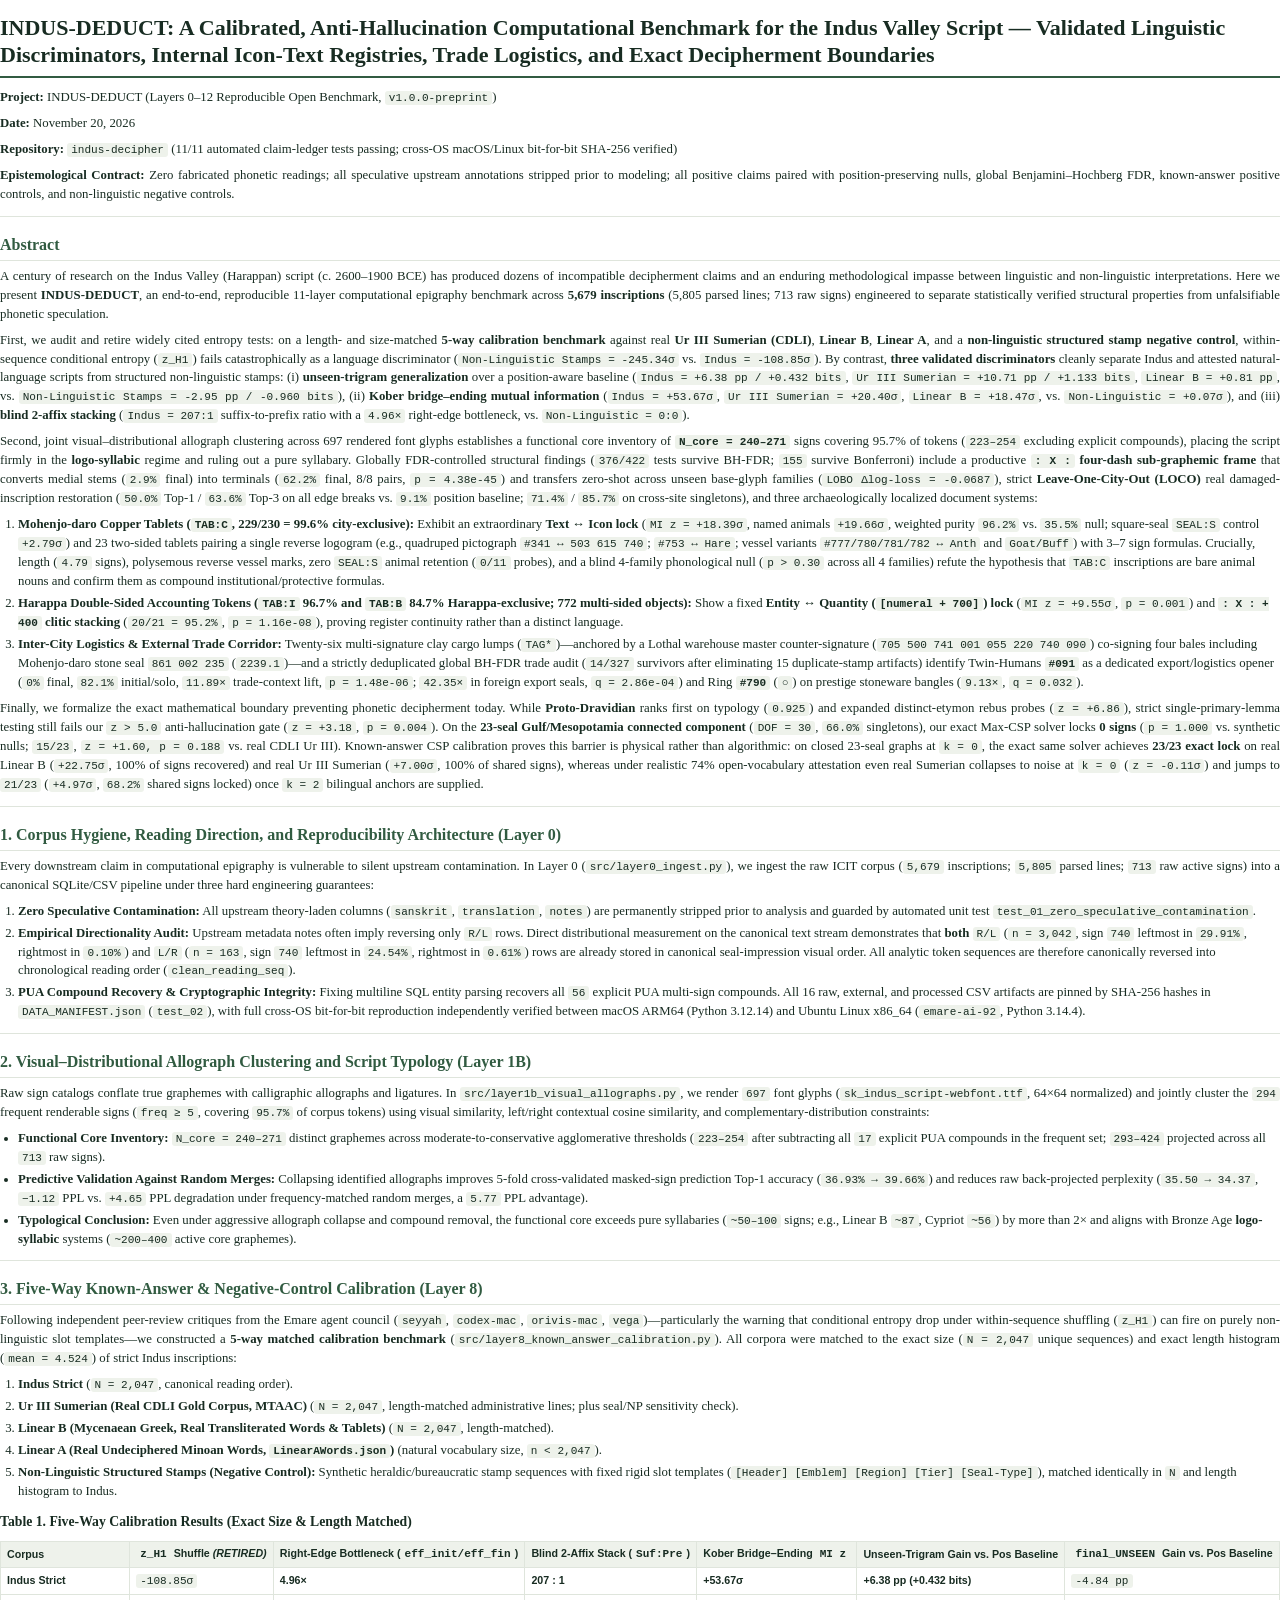
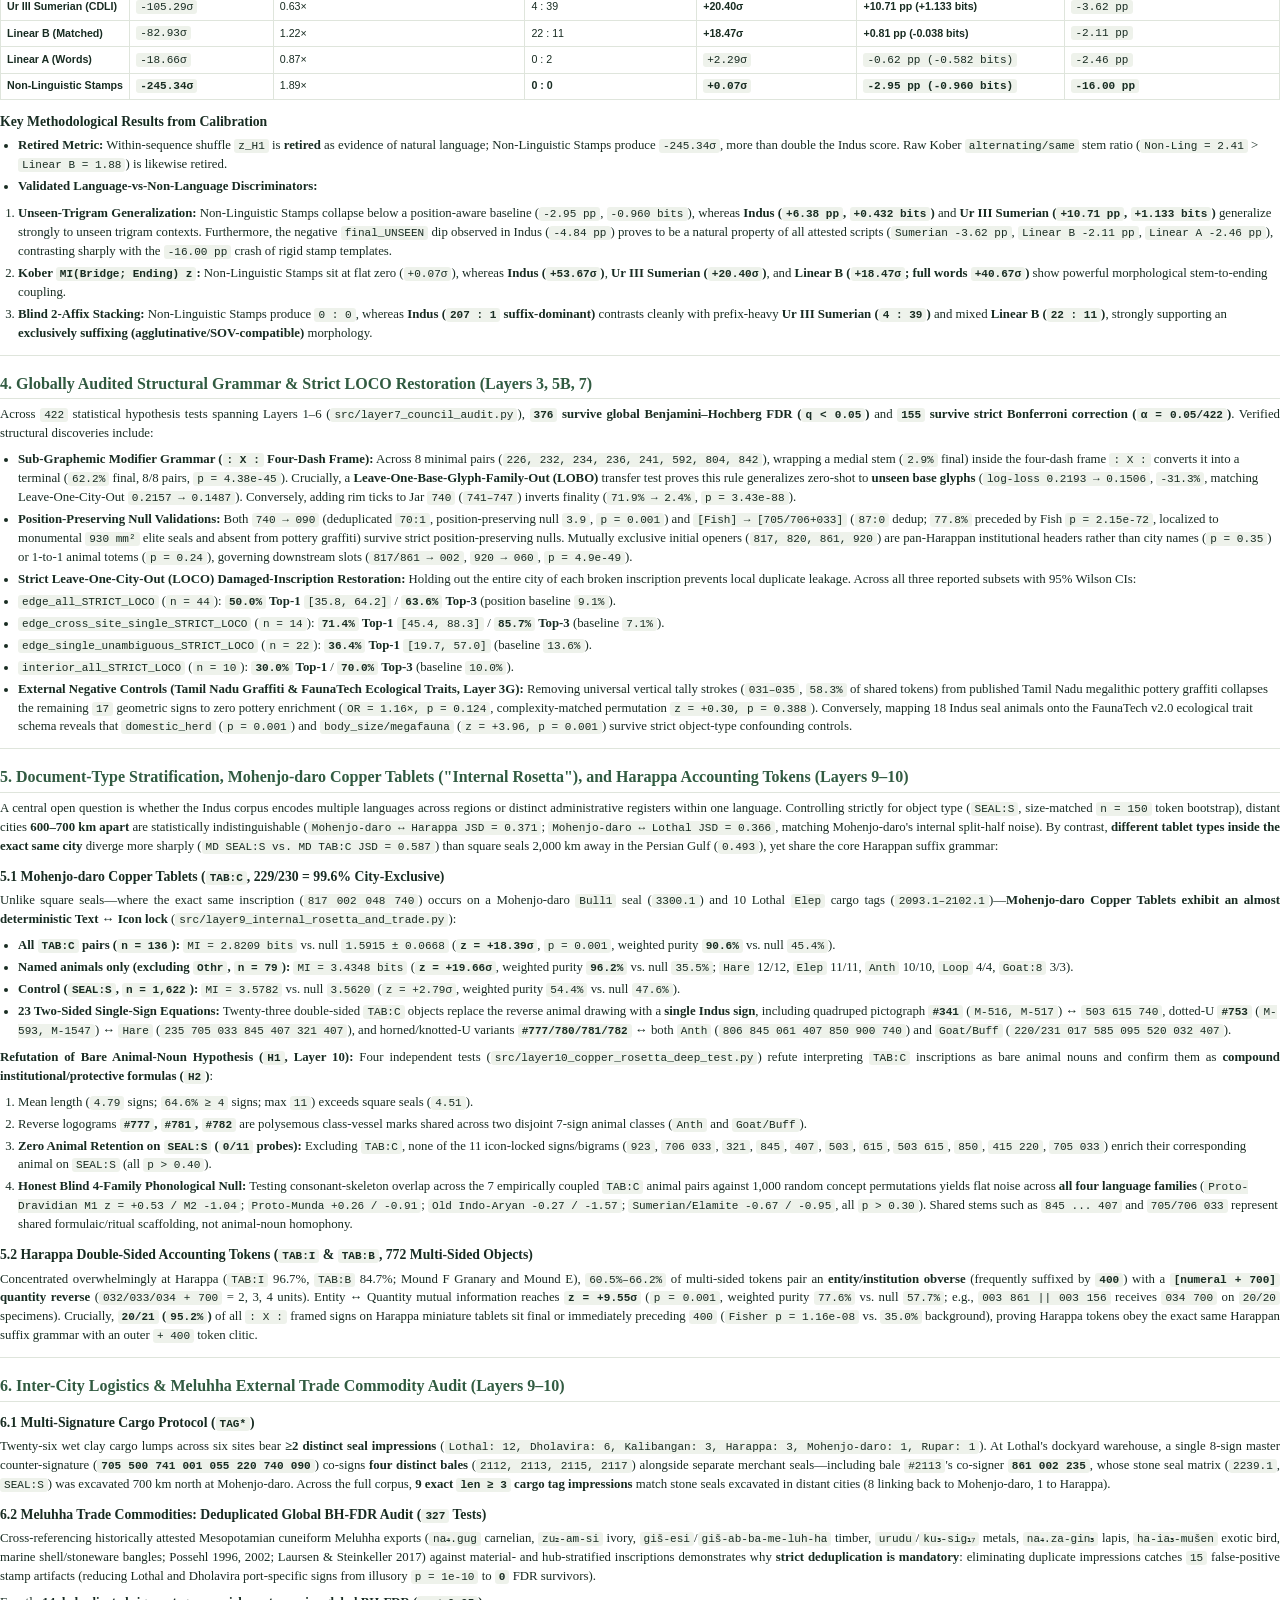
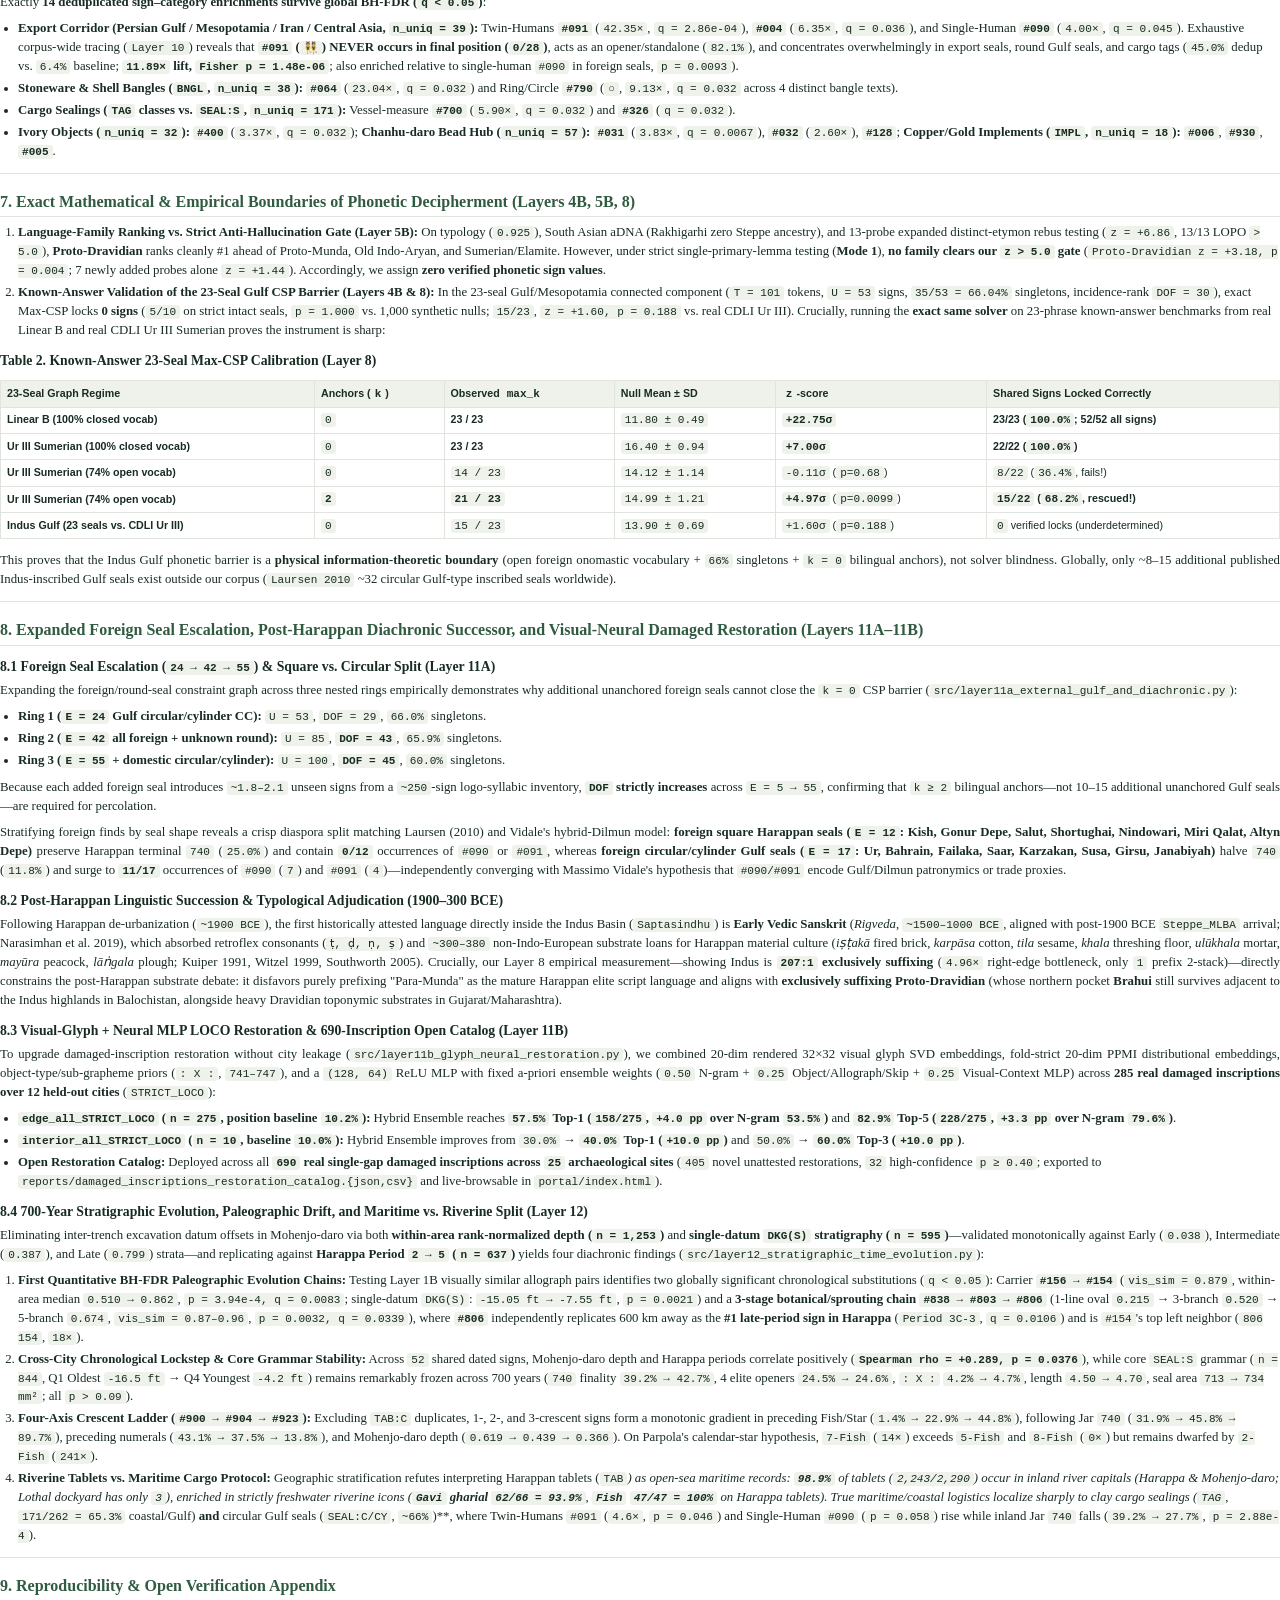
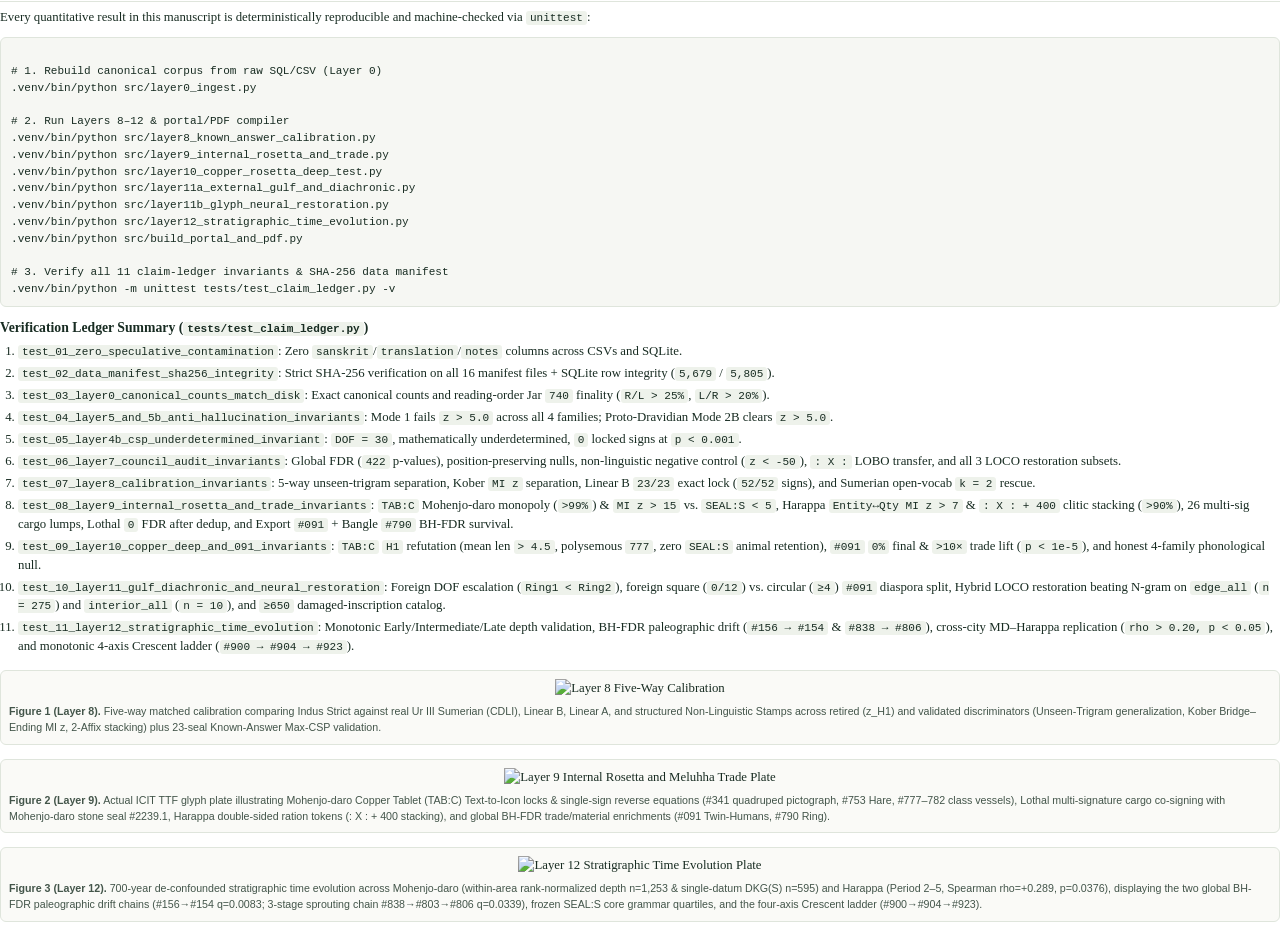
==== commit a0813648: "release(v1.0.0-preprint): close release gaps — fold Layer 12 into 6-tab FaunaTech portal & 3-figure " ====
--- a/paper/INDUS_DEDUCT_PREPRINT.html
+++ b/paper/INDUS_DEDUCT_PREPRINT.html
@@ -55,9 +55,9 @@
 </head>
 <body>
   <h1>INDUS-DEDUCT: A Calibrated, Anti-Hallucination Computational Benchmark for the Indus Valley Script — Validated Linguistic Discriminators, Internal Icon-Text Registries, Trade Logistics, and Exact Decipherment Boundaries</h1>
-<p><strong>Project:</strong> INDUS-DEDUCT (Layers 0–11B Reproducible Open Benchmark)</p>
+<p><strong>Project:</strong> INDUS-DEDUCT (Layers 0–12 Reproducible Open Benchmark, <code>v1.0.0-preprint</code>)</p>
 <p><strong>Date:</strong> November 20, 2026</p>
-<p><strong>Repository:</strong> <code>indus-decipher</code> (10/10 automated claim-ledger tests passing; cross-OS macOS/Linux bit-for-bit SHA-256 verified)</p>
+<p><strong>Repository:</strong> <code>indus-decipher</code> (11/11 automated claim-ledger tests passing; cross-OS macOS/Linux bit-for-bit SHA-256 verified)</p>
 <p><strong>Epistemological Contract:</strong> Zero fabricated phonetic readings; all speculative upstream annotations stripped prior to modeling; all positive claims paired with position-preserving nulls, global Benjamini–Hochberg FDR, known-answer positive controls, and non-linguistic negative controls.</p>
 <hr/>
 <h2>Abstract</h2>
@@ -195,6 +195,14 @@
 <li><strong><code>interior_all_STRICT_LOCO</code> (<code>n = 10</code>, baseline <code>10.0%</code>):</strong> Hybrid Ensemble improves from <code>30.0%</code> → <strong><code>40.0%</code> Top-1 (<code>+10.0 pp</code>)</strong> and <code>50.0%</code> → <strong><code>60.0%</code> Top-3 (<code>+10.0 pp</code>)</strong>.</li>
 <li><strong>Open Restoration Catalog:</strong> Deployed across all <strong><code>690</code> real single-gap damaged inscriptions across <code>25</code> archaeological sites</strong> (<code>405</code> novel unattested restorations, <code>32</code> high-confidence <code>p ≥ 0.40</code>; exported to <code>reports/damaged_inscriptions_restoration_catalog.{json,csv}</code> and live-browsable in <code>portal/index.html</code>).</li>
 </ul>
+<h3>8.4 700-Year Stratigraphic Evolution, Paleographic Drift, and Maritime vs. Riverine Split (Layer 12)</h3>
+<p>Eliminating inter-trench excavation datum offsets in Mohenjo-daro via both <strong>within-area rank-normalized depth (<code>n = 1,253</code>)</strong> and <strong>single-datum <code>DKG(S)</code> stratigraphy (<code>n = 595</code>)</strong>—validated monotonically against Early (<code>0.038</code>), Intermediate (<code>0.387</code>), and Late (<code>0.799</code>) strata—and replicating against <strong>Harappa Period <code>2 → 5</code> (<code>n = 637</code>)</strong> yields four diachronic findings (<code>src/layer12_stratigraphic_time_evolution.py</code>):</p>
+<ol>
+<li><strong>First Quantitative BH-FDR Paleographic Evolution Chains:</strong> Testing Layer 1B visually similar allograph pairs identifies two globally significant chronological substitutions (<code>q &lt; 0.05</code>): Carrier <strong><code>#156 → #154</code></strong> (<code>vis_sim = 0.879</code>, within-area median <code>0.510 → 0.862</code>, <code>p = 3.94e-4, q = 0.0083</code>; single-datum <code>DKG(S)</code>: <code>-15.05 ft → -7.55 ft</code>, <code>p = 0.0021</code>) and a <strong>3-stage botanical/sprouting chain <code>#838 → #803 → #806</code></strong> (1-line oval <code>0.215</code> → 3-branch <code>0.520</code> → 5-branch <code>0.674</code>, <code>vis_sim = 0.87–0.96</code>, <code>p = 0.0032, q = 0.0339</code>), where <strong><code>#806</code></strong> independently replicates 600 km away as the <strong>#1 late-period sign in Harappa</strong> (<code>Period 3C-3</code>, <code>q = 0.0106</code>) and is <code>#154</code>&#x27;s top left neighbor (<code>806 154</code>, <code>18×</code>).</li>
+<li><strong>Cross-City Chronological Lockstep &amp; Core Grammar Stability:</strong> Across <code>52</code> shared dated signs, Mohenjo-daro depth and Harappa periods correlate positively (<strong><code>Spearman rho = +0.289, p = 0.0376</code></strong>), while core <code>SEAL:S</code> grammar (<code>n = 844</code>, Q1 Oldest <code>-16.5 ft</code> → Q4 Youngest <code>-4.2 ft</code>) remains remarkably frozen across 700 years (<code>740</code> finality <code>39.2% → 42.7%</code>, 4 elite openers <code>24.5% → 24.6%</code>, <code>: X :</code> <code>4.2% → 4.7%</code>, length <code>4.50 → 4.70</code>, seal area <code>713 → 734 mm²</code>; all <code>p &gt; 0.09</code>).</li>
+<li><strong>Four-Axis Crescent Ladder (<code>#900 → #904 → #923</code>):</strong> Excluding <code>TAB:C</code> duplicates, 1-, 2-, and 3-crescent signs form a monotonic gradient in preceding Fish/Star (<code>1.4% → 22.9% → 44.8%</code>), following Jar <code>740</code> (<code>31.9% → 45.8% → 89.7%</code>), preceding numerals (<code>43.1% → 37.5% → 13.8%</code>), and Mohenjo-daro depth (<code>0.619 → 0.439 → 0.366</code>). On Parpola&#x27;s calendar-star hypothesis, <code>7-Fish</code> (<code>14×</code>) exceeds <code>5-Fish</code> and <code>8-Fish</code> (<code>0×</code>) but remains dwarfed by <code>2-Fish</code> (<code>241×</code>).</li>
+<li><strong>Riverine Tablets vs. Maritime Cargo Protocol:</strong> Geographic stratification refutes interpreting Harappan tablets (<code>TAB<em></code>) as open-sea maritime records: <strong><code>98.9%</code></strong> of tablets (<code>2,243/2,290</code>) occur in inland river capitals (Harappa &amp; Mohenjo-daro; Lothal dockyard has only <code>3</code>), enriched in strictly freshwater riverine icons (<strong><code>Gavi</code> gharial <code>62/66 = 93.9%</code></strong>, <strong><code>Fish</code> <code>47/47 = 100%</code></strong> on Harappa tablets). True maritime/coastal logistics localize sharply to </em><em>clay cargo sealings (<code>TAG</em></code>, <code>171/262 = 65.3%</code> coastal/Gulf)<strong> and </strong>circular Gulf seals (<code>SEAL:C/CY</code>, <code>~66%</code>)**, where Twin-Humans <code>#091</code> (<code>4.6×</code>, <code>p = 0.046</code>) and Single-Human <code>#090</code> (<code>p = 0.058</code>) rise while inland Jar <code>740</code> falls (<code>39.2% → 27.7%</code>, <code>p = 2.88e-4</code>).</li>
+</ol>
 <hr/>
 <h2>9. Reproducibility &amp; Open Verification Appendix</h2>
 <p>Every quantitative result in this manuscript is deterministically reproducible and machine-checked via <code>unittest</code>:</p>
@@ -202,15 +210,16 @@
 # 1. Rebuild canonical corpus from raw SQL/CSV (Layer 0)
 .venv/bin/python src/layer0_ingest.py
 
-# 2. Run Layers 8, 9, 10, 11A, 11B &amp; portal/PDF compiler
+# 2. Run Layers 8–12 &amp; portal/PDF compiler
 .venv/bin/python src/layer8_known_answer_calibration.py
 .venv/bin/python src/layer9_internal_rosetta_and_trade.py
 .venv/bin/python src/layer10_copper_rosetta_deep_test.py
 .venv/bin/python src/layer11a_external_gulf_and_diachronic.py
 .venv/bin/python src/layer11b_glyph_neural_restoration.py
+.venv/bin/python src/layer12_stratigraphic_time_evolution.py
 .venv/bin/python src/build_portal_and_pdf.py
 
-# 3. Verify all 10 claim-ledger invariants &amp; SHA-256 data manifest
+# 3. Verify all 11 claim-ledger invariants &amp; SHA-256 data manifest
 .venv/bin/python -m unittest tests/test_claim_ledger.py -v
 </code></pre>
 <h3>Verification Ledger Summary (<code>tests/test_claim_ledger.py</code>)</h3>
@@ -225,6 +234,7 @@
 <li><code>test_08_layer9_internal_rosetta_and_trade_invariants</code>: <code>TAB:C</code> Mohenjo-daro monopoly (<code>&gt;99%</code>) &amp; <code>MI z &gt; 15</code> vs. <code>SEAL:S &lt; 5</code>, Harappa <code>Entity↔Qty MI z &gt; 7</code> &amp; <code>: X : + 400</code> clitic stacking (<code>&gt;90%</code>), 26 multi-sig cargo lumps, Lothal <code>0</code> FDR after dedup, and Export <code>#091</code> + Bangle <code>#790</code> BH-FDR survival.</li>
 <li><code>test_09_layer10_copper_deep_and_091_invariants</code>: <code>TAB:C</code> <code>H1</code> refutation (mean len <code>&gt; 4.5</code>, polysemous <code>777</code>, zero <code>SEAL:S</code> animal retention), <code>#091</code> <code>0%</code> final &amp; <code>&gt;10×</code> trade lift (<code>p &lt; 1e-5</code>), and honest 4-family phonological null.</li>
 <li><code>test_10_layer11_gulf_diachronic_and_neural_restoration</code>: Foreign DOF escalation (<code>Ring1 &lt; Ring2</code>), foreign square (<code>0/12</code>) vs. circular (<code>≥4</code>) <code>#091</code> diaspora split, Hybrid LOCO restoration beating N-gram on <code>edge_all</code> (<code>n = 275</code>) and <code>interior_all</code> (<code>n = 10</code>), and <code>≥650</code> damaged-inscription catalog.</li>
+<li><code>test_11_layer12_stratigraphic_time_evolution</code>: Monotonic Early/Intermediate/Late depth validation, BH-FDR paleographic drift (<code>#156 → #154</code> &amp; <code>#838 → #806</code>), cross-city MD–Harappa replication (<code>rho &gt; 0.20, p &lt; 0.05</code>), and monotonic 4-axis Crescent ladder (<code>#900 → #904 → #923</code>).</li>
 </ol>
   <div class="figure">
     <img src="file:///Users/emre/.gemini/antigravity/scratch/indus-decipher/reports/calibration_5way_chart.png" alt="Layer 8 Five-Way Calibration" />
@@ -234,5 +244,9 @@
     <img src="file:///Users/emre/.gemini/antigravity/scratch/indus-decipher/reports/layer9_copper_rosetta_plate.png" alt="Layer 9 Internal Rosetta and Meluhha Trade Plate" />
     <div class="figcap"><strong>Figure 2 (Layer 9).</strong> Actual ICIT TTF glyph plate illustrating Mohenjo-daro Copper Tablet (TAB:C) Text-to-Icon locks &amp; single-sign reverse equations (#341 quadruped pictograph, #753 Hare, #777–782 class vessels), Lothal multi-signature cargo co-signing with Mohenjo-daro stone seal #2239.1, Harappa double-sided ration tokens (: X : + 400 stacking), and global BH-FDR trade/material enrichments (#091 Twin-Humans, #790 Ring).</div>
   </div>
+  <div class="figure">
+    <img src="file:///Users/emre/.gemini/antigravity/scratch/indus-decipher/reports/layer12_time_evolution_plate.png" alt="Layer 12 Stratigraphic Time Evolution Plate" />
+    <div class="figcap"><strong>Figure 3 (Layer 12).</strong> 700-year de-confounded stratigraphic time evolution across Mohenjo-daro (within-area rank-normalized depth n=1,253 &amp; single-datum DKG(S) n=595) and Harappa (Period 2–5, Spearman rho=+0.289, p=0.0376), displaying the two global BH-FDR paleographic drift chains (#156→#154 q=0.0083; 3-stage sprouting chain #838→#803→#806 q=0.0339), frozen SEAL:S core grammar quartiles, and the four-axis Crescent ladder (#900→#904→#923).</div>
+  </div>
 </body>
 </html>
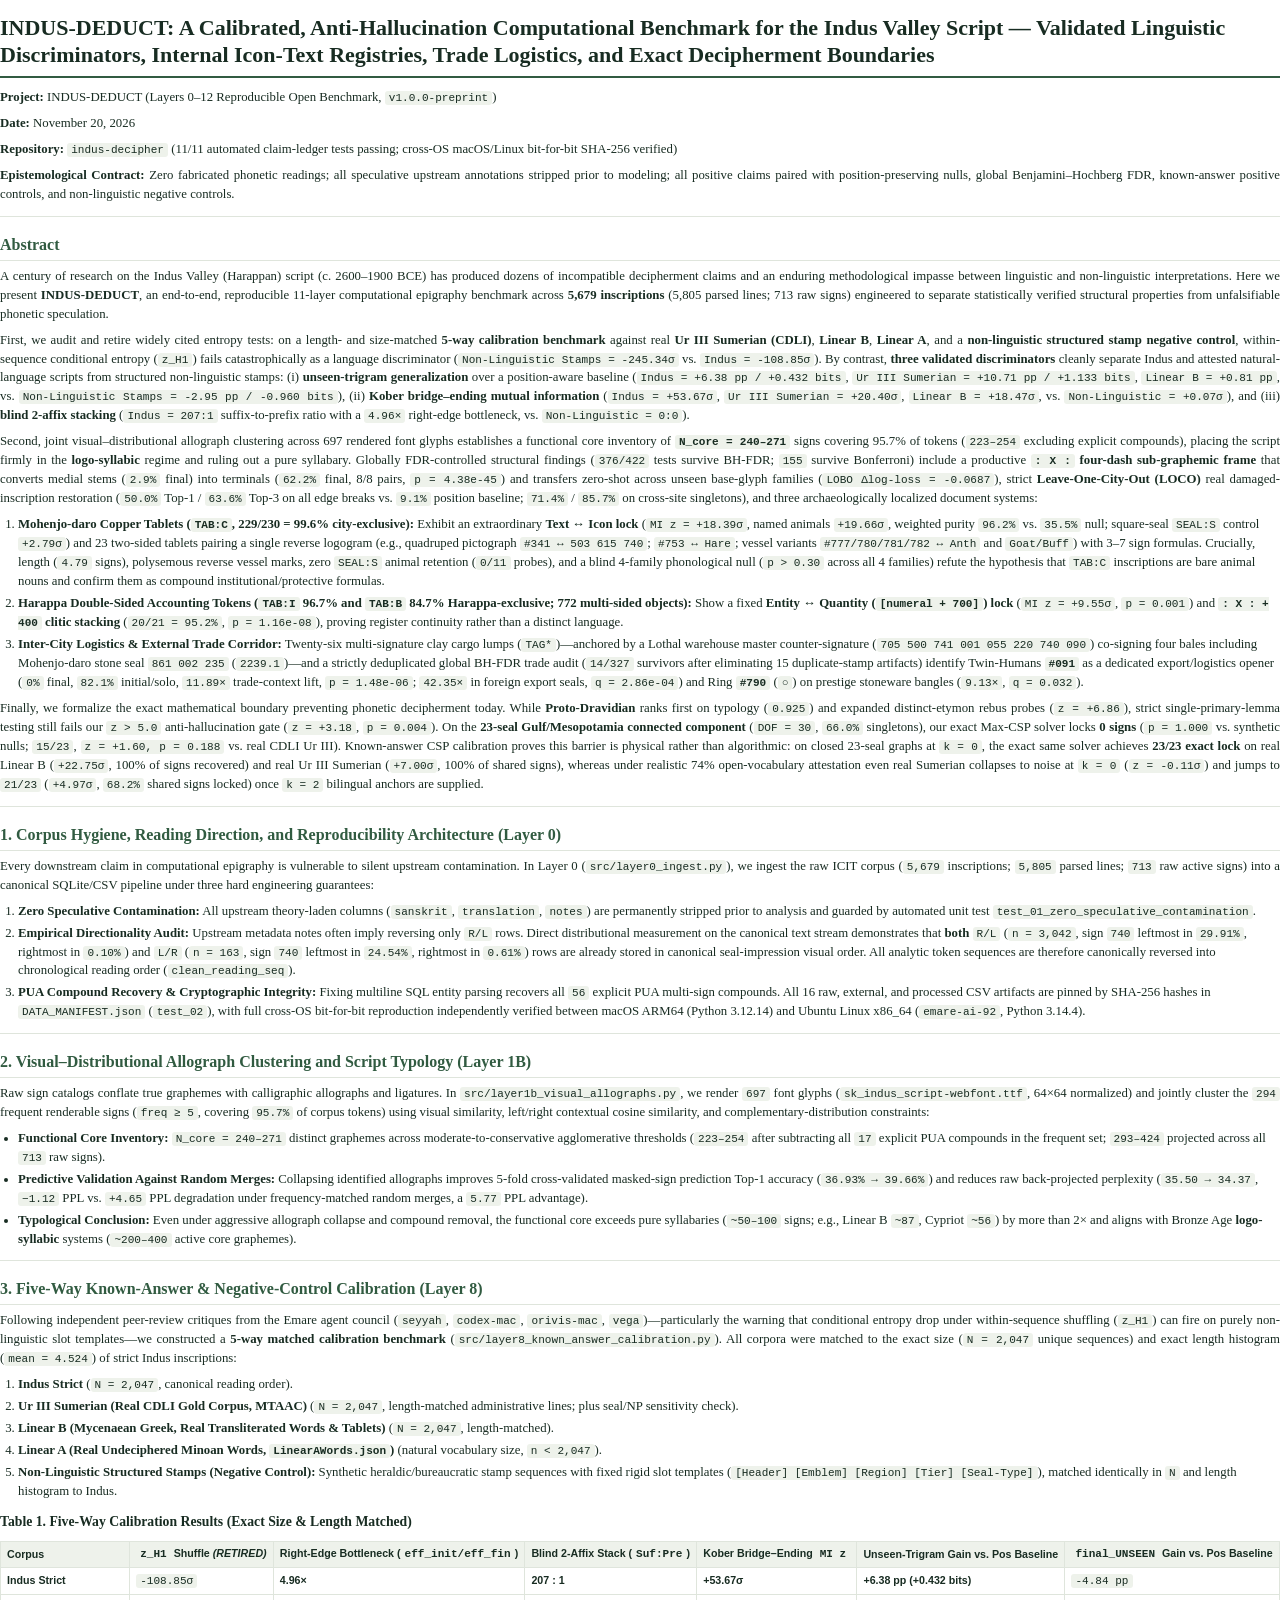
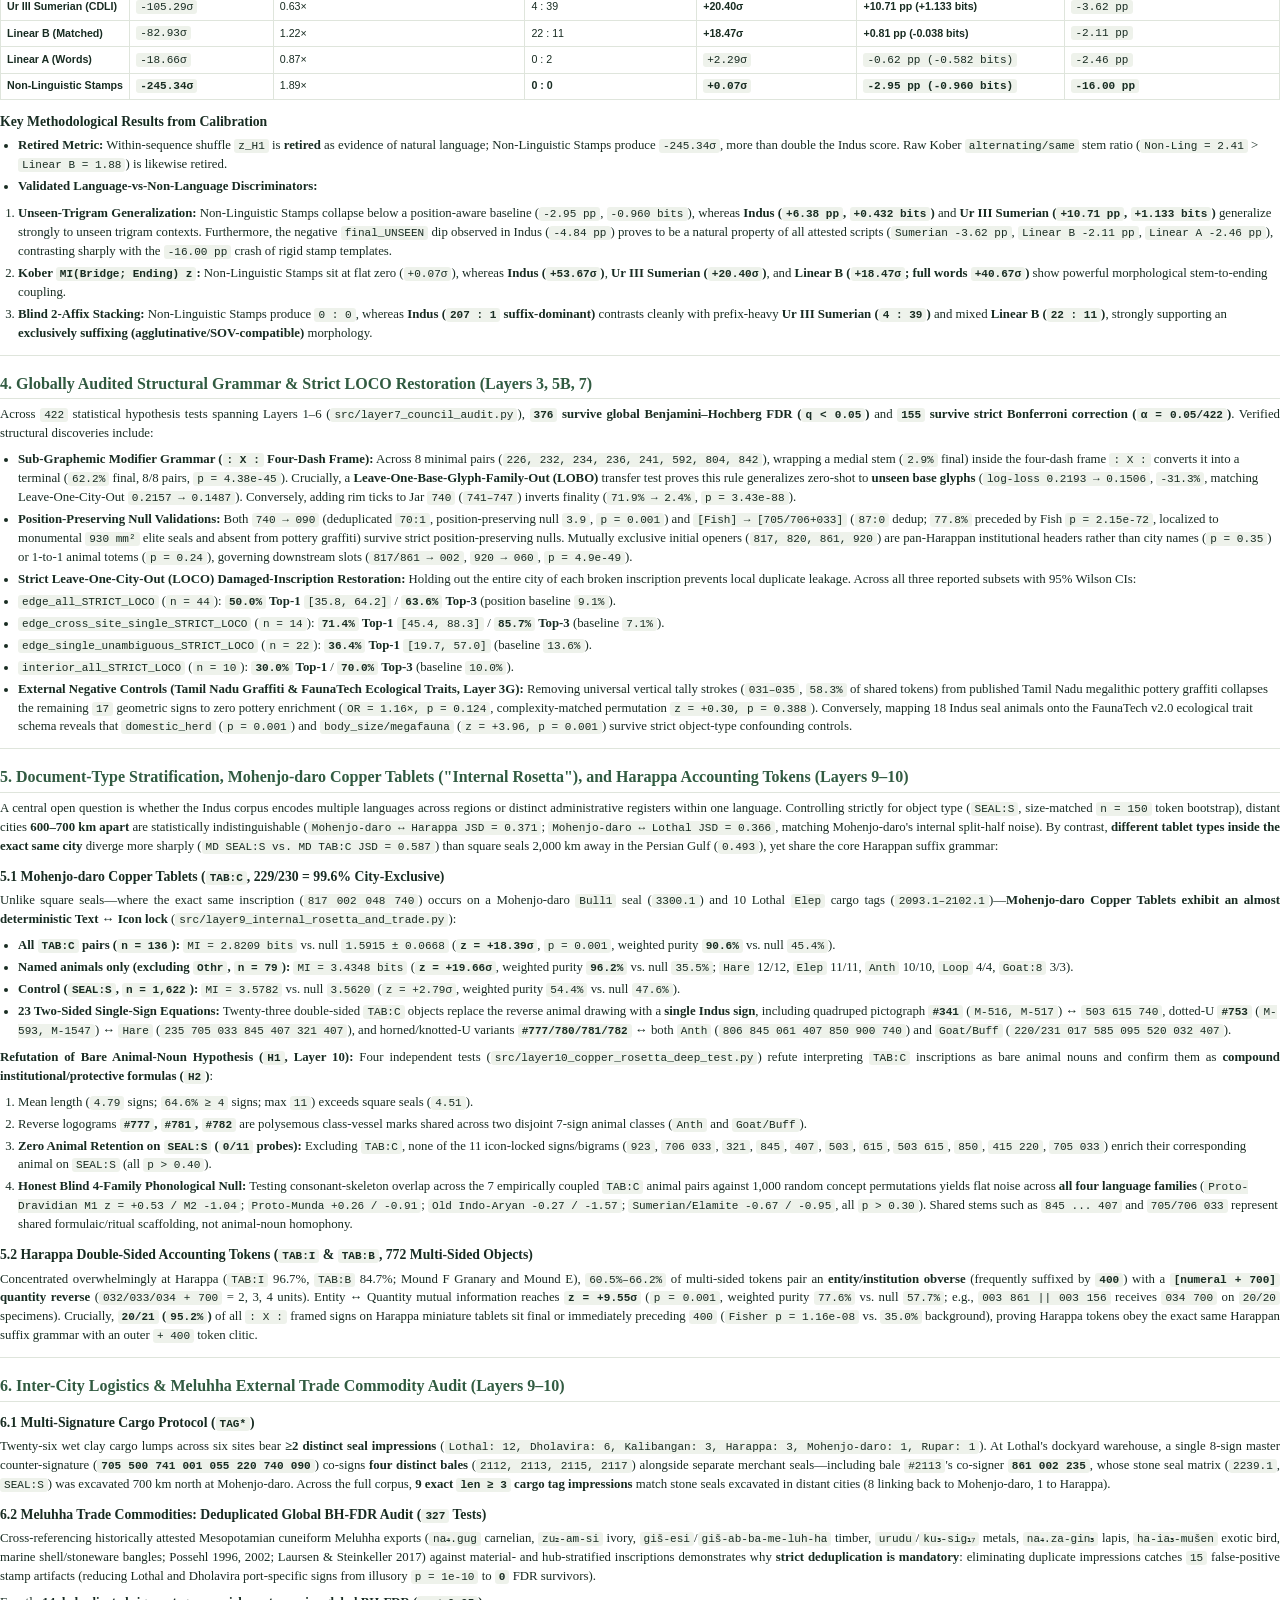
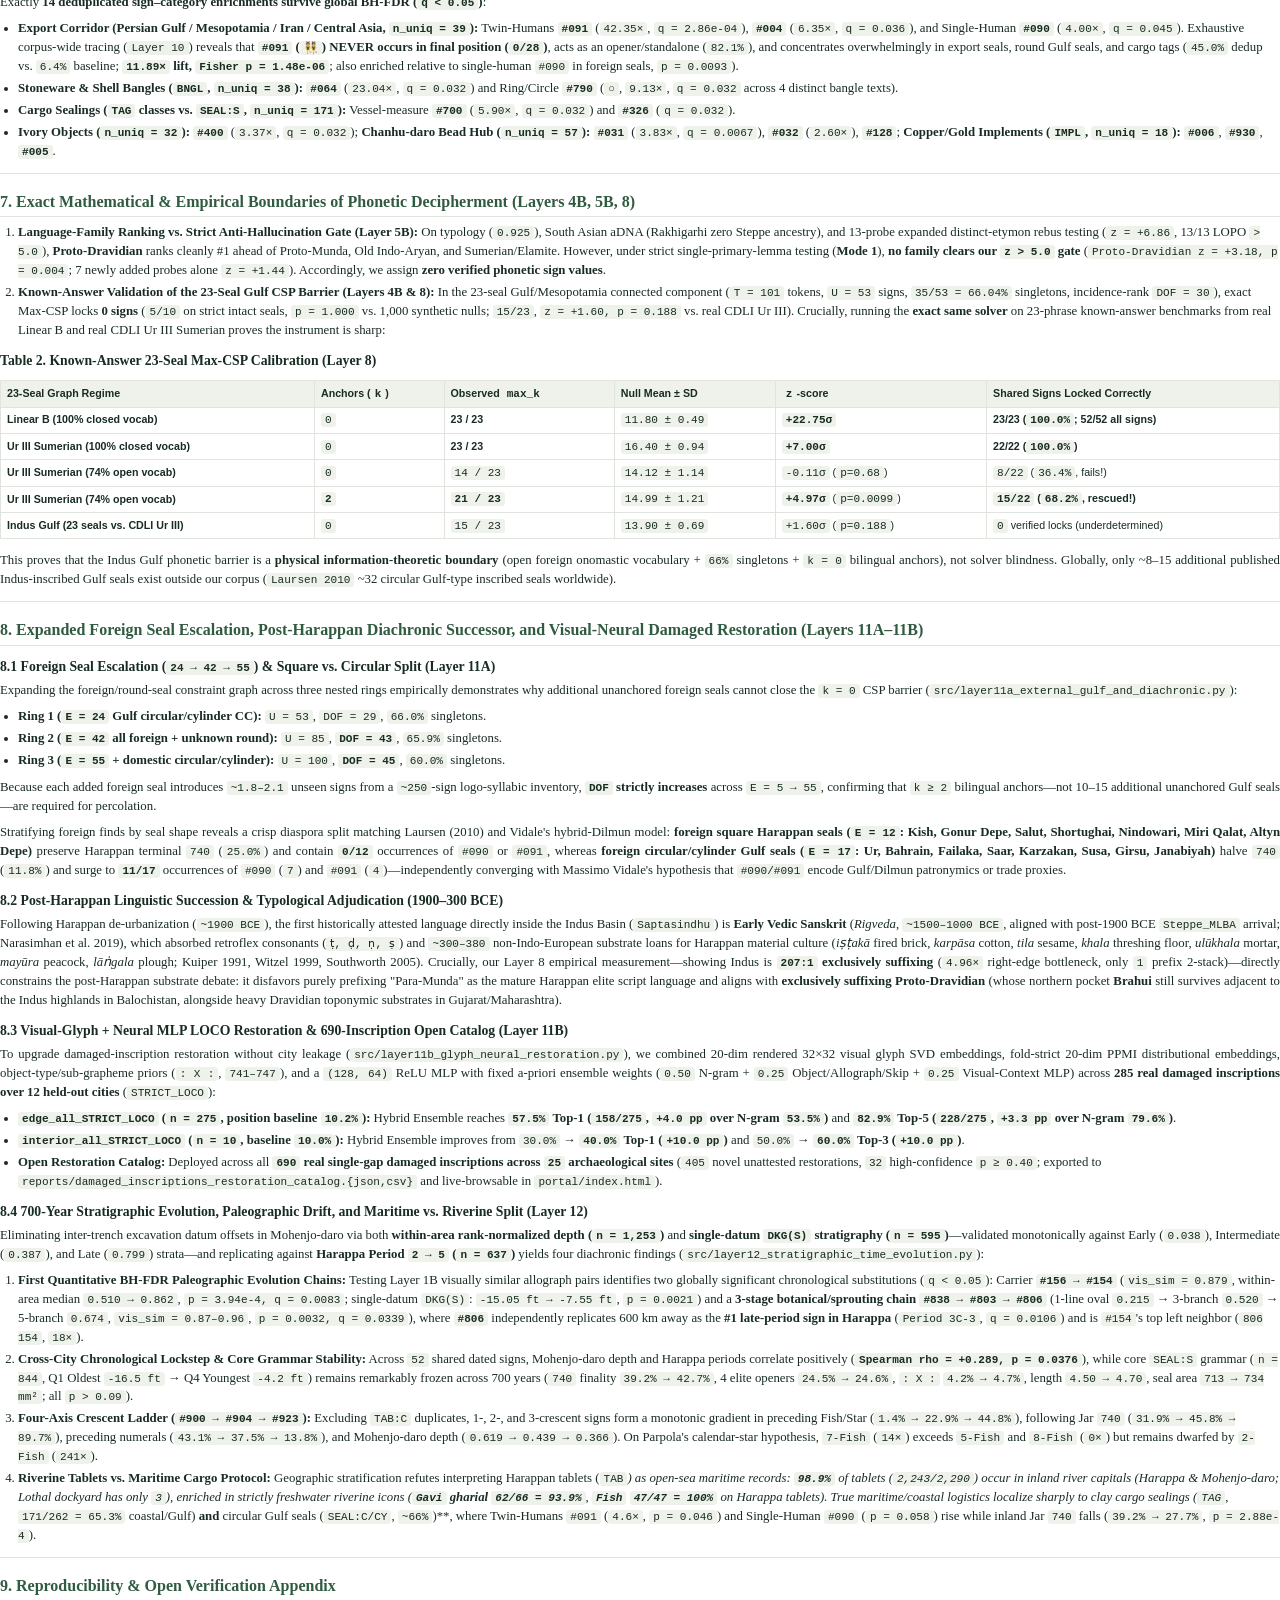
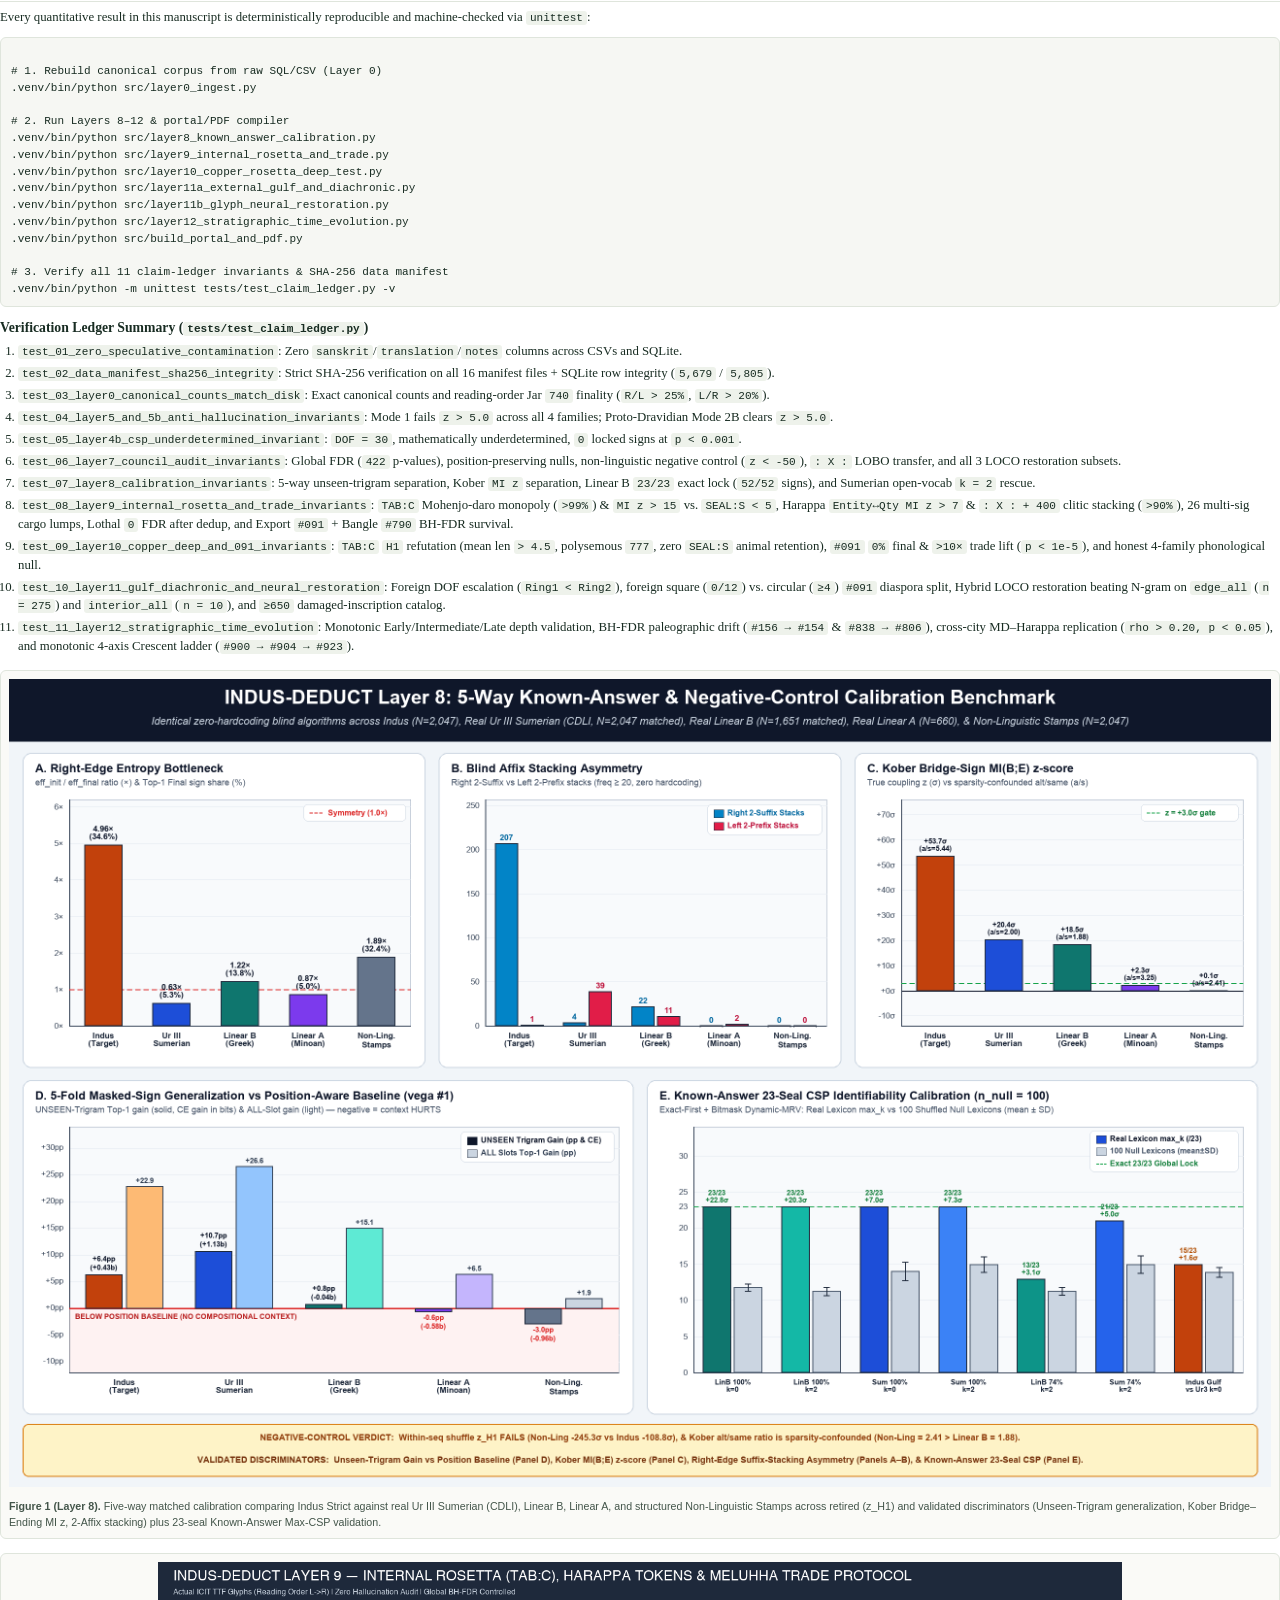
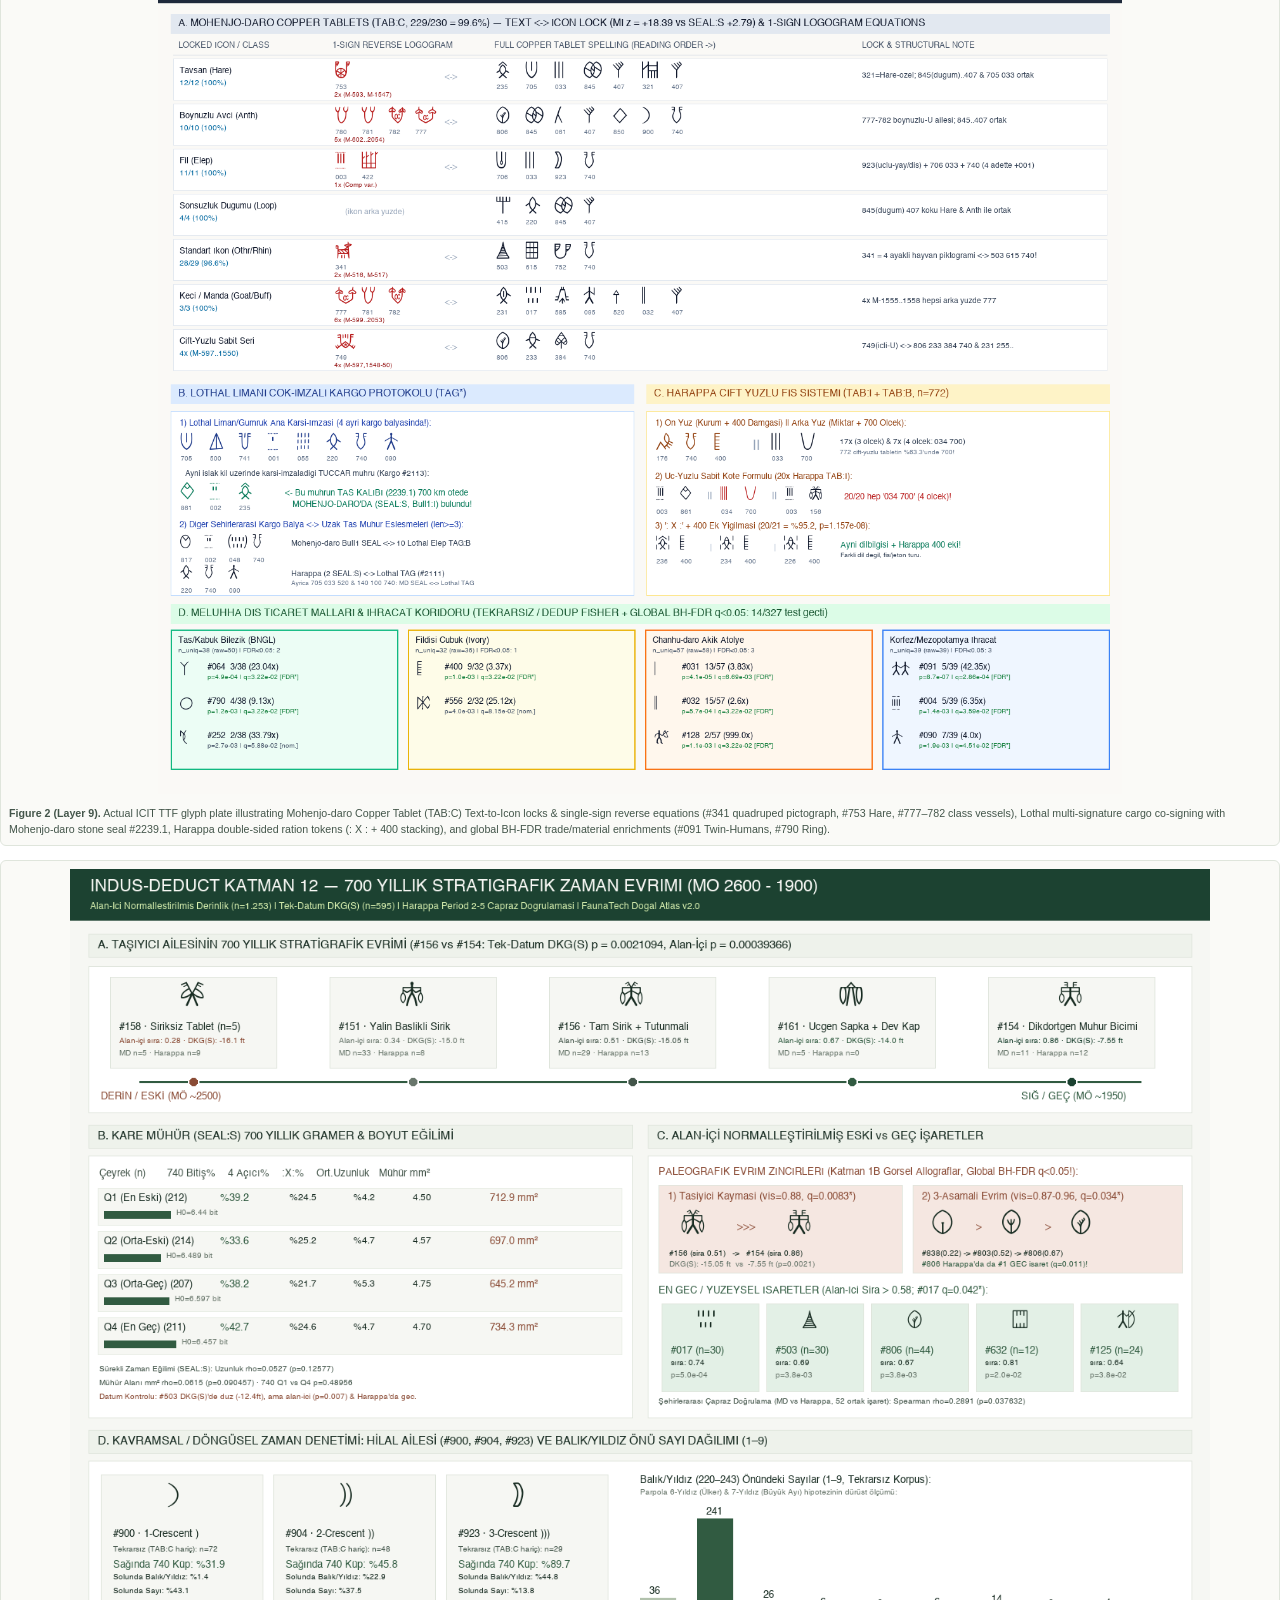
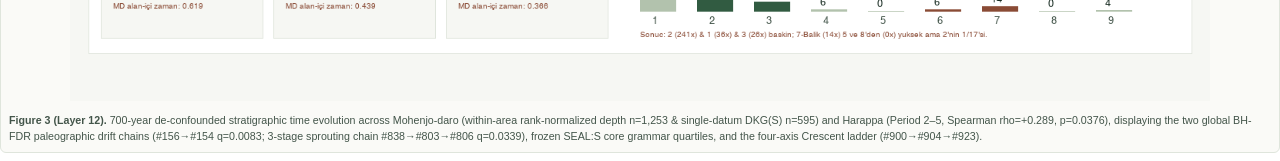
==== commit 0410fa8f: "feat(launch): bilingual TR/EN portal, 1200x630 FaunaTech OG card, zero-dep fresh-clone tests, saniti" ====
--- a/paper/INDUS_DEDUCT_PREPRINT.html
+++ b/paper/INDUS_DEDUCT_PREPRINT.html
@@ -237,15 +237,15 @@
 <li><code>test_11_layer12_stratigraphic_time_evolution</code>: Monotonic Early/Intermediate/Late depth validation, BH-FDR paleographic drift (<code>#156 → #154</code> &amp; <code>#838 → #806</code>), cross-city MD–Harappa replication (<code>rho &gt; 0.20, p &lt; 0.05</code>), and monotonic 4-axis Crescent ladder (<code>#900 → #904 → #923</code>).</li>
 </ol>
   <div class="figure">
-    <img src="file:///Users/emre/.gemini/antigravity/scratch/indus-decipher/reports/calibration_5way_chart.png" alt="Layer 8 Five-Way Calibration" />
+    <img src="../reports/calibration_5way_chart.png" alt="Layer 8 Five-Way Calibration" />
     <div class="figcap"><strong>Figure 1 (Layer 8).</strong> Five-way matched calibration comparing Indus Strict against real Ur III Sumerian (CDLI), Linear B, Linear A, and structured Non-Linguistic Stamps across retired (z_H1) and validated discriminators (Unseen-Trigram generalization, Kober Bridge–Ending MI z, 2-Affix stacking) plus 23-seal Known-Answer Max-CSP validation.</div>
   </div>
   <div class="figure">
-    <img src="file:///Users/emre/.gemini/antigravity/scratch/indus-decipher/reports/layer9_copper_rosetta_plate.png" alt="Layer 9 Internal Rosetta and Meluhha Trade Plate" />
+    <img src="../reports/layer9_copper_rosetta_plate.png" alt="Layer 9 Internal Rosetta and Meluhha Trade Plate" />
     <div class="figcap"><strong>Figure 2 (Layer 9).</strong> Actual ICIT TTF glyph plate illustrating Mohenjo-daro Copper Tablet (TAB:C) Text-to-Icon locks &amp; single-sign reverse equations (#341 quadruped pictograph, #753 Hare, #777–782 class vessels), Lothal multi-signature cargo co-signing with Mohenjo-daro stone seal #2239.1, Harappa double-sided ration tokens (: X : + 400 stacking), and global BH-FDR trade/material enrichments (#091 Twin-Humans, #790 Ring).</div>
   </div>
   <div class="figure">
-    <img src="file:///Users/emre/.gemini/antigravity/scratch/indus-decipher/reports/layer12_time_evolution_plate.png" alt="Layer 12 Stratigraphic Time Evolution Plate" />
+    <img src="../reports/layer12_time_evolution_plate.png" alt="Layer 12 Stratigraphic Time Evolution Plate" />
     <div class="figcap"><strong>Figure 3 (Layer 12).</strong> 700-year de-confounded stratigraphic time evolution across Mohenjo-daro (within-area rank-normalized depth n=1,253 &amp; single-datum DKG(S) n=595) and Harappa (Period 2–5, Spearman rho=+0.289, p=0.0376), displaying the two global BH-FDR paleographic drift chains (#156→#154 q=0.0083; 3-stage sprouting chain #838→#803→#806 q=0.0339), frozen SEAL:S core grammar quartiles, and the four-axis Crescent ladder (#900→#904→#923).</div>
   </div>
 </body>
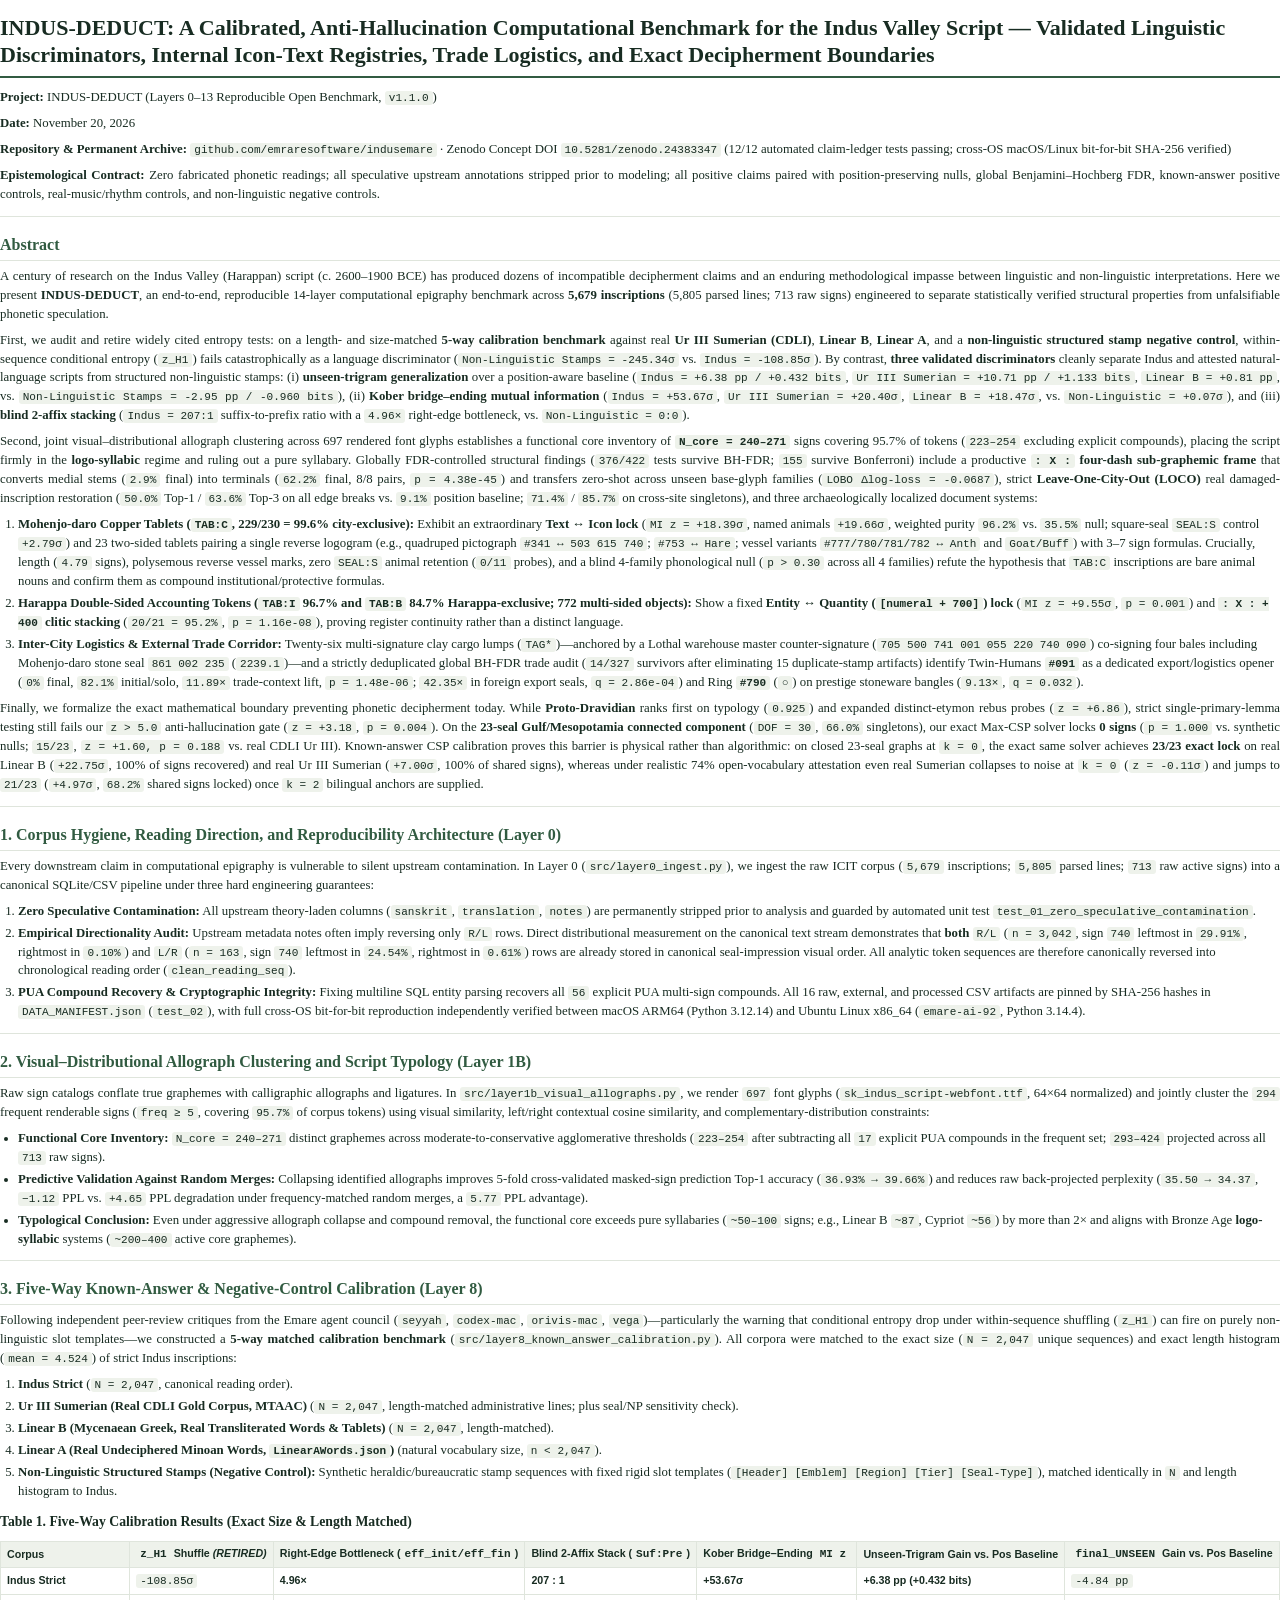
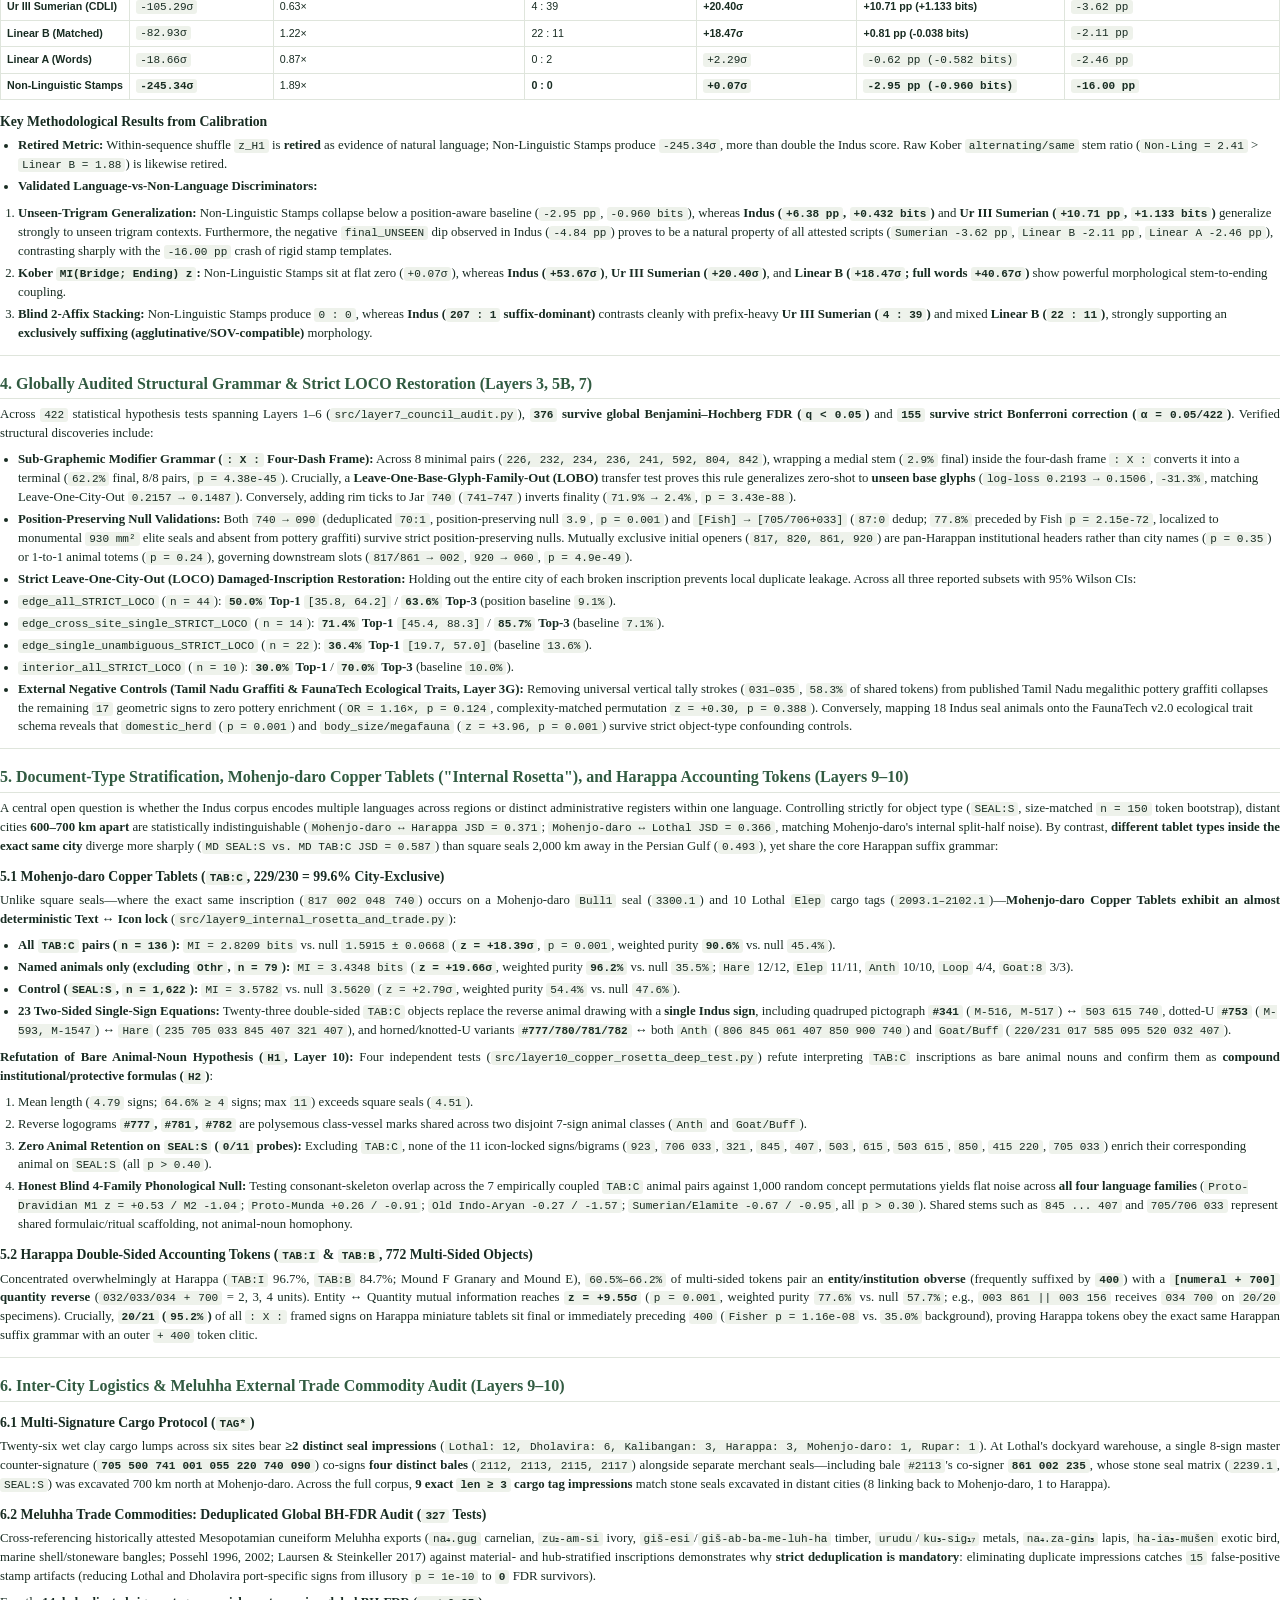
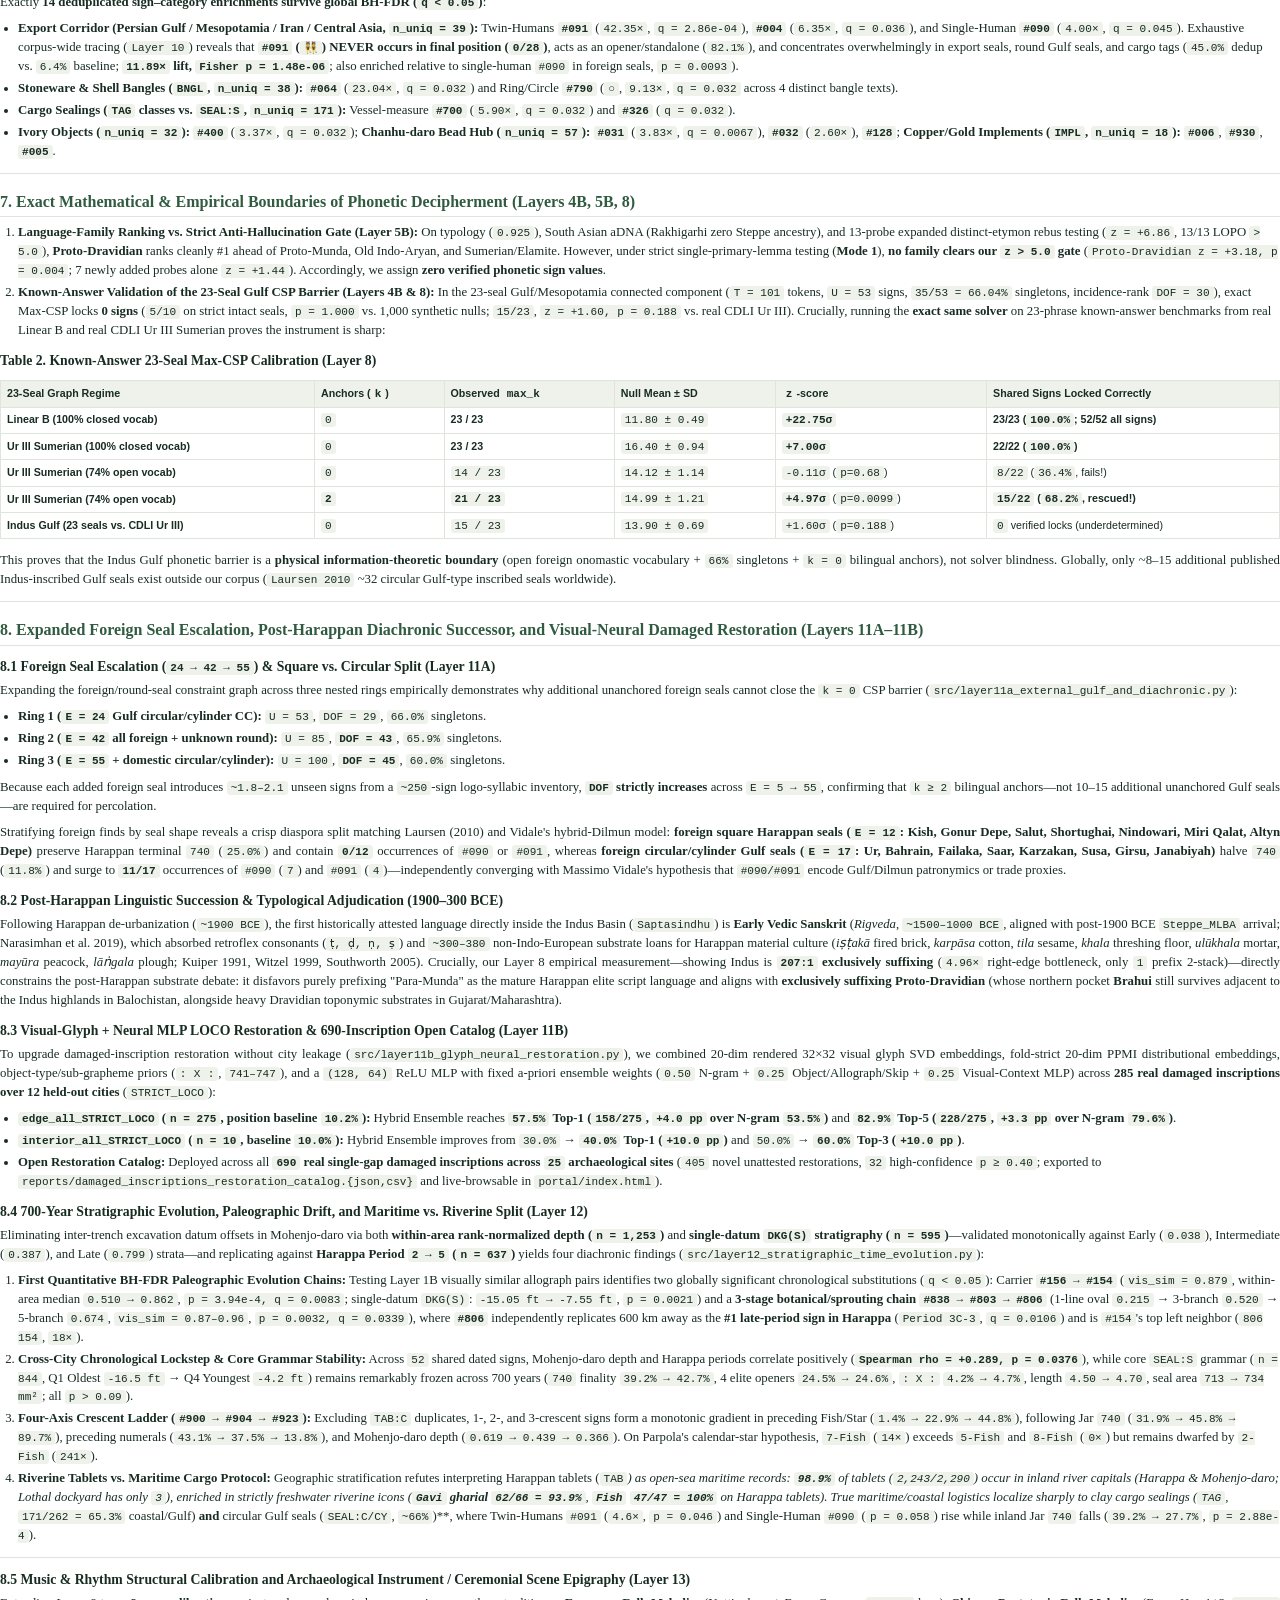
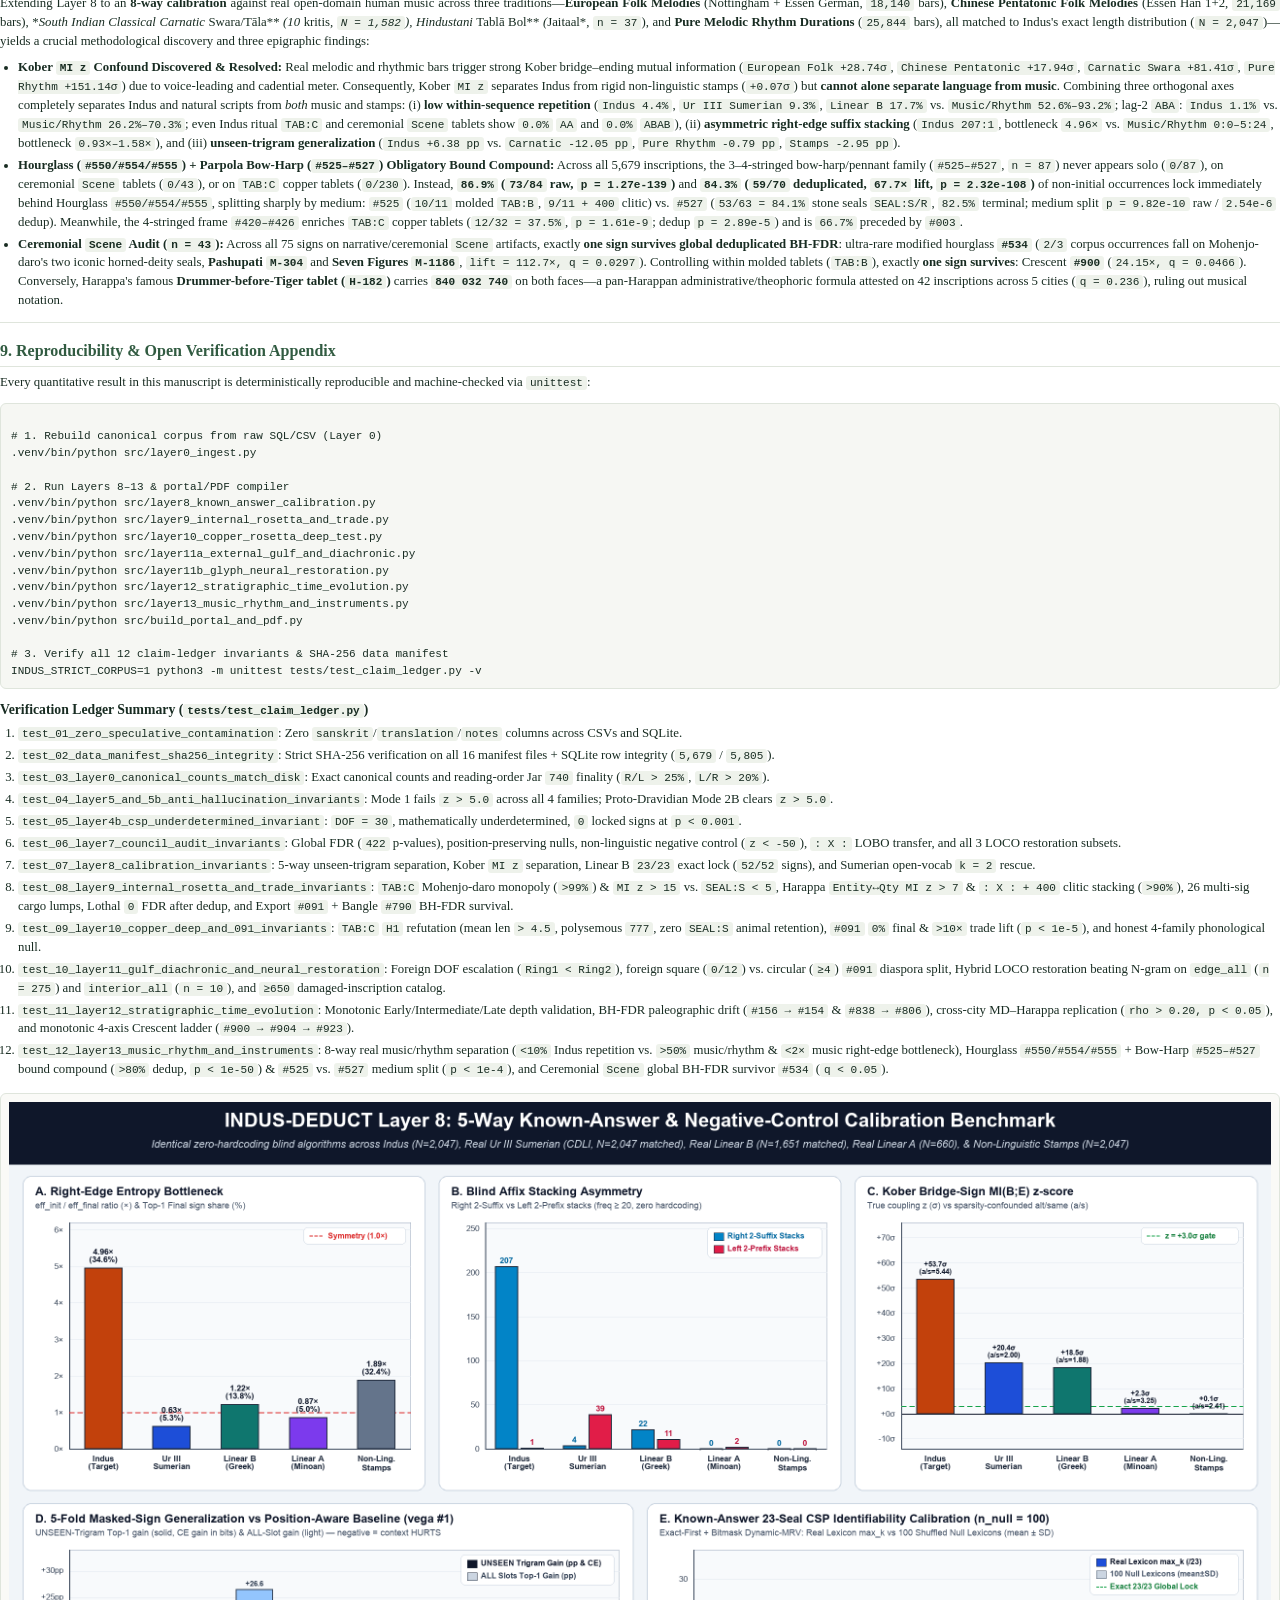
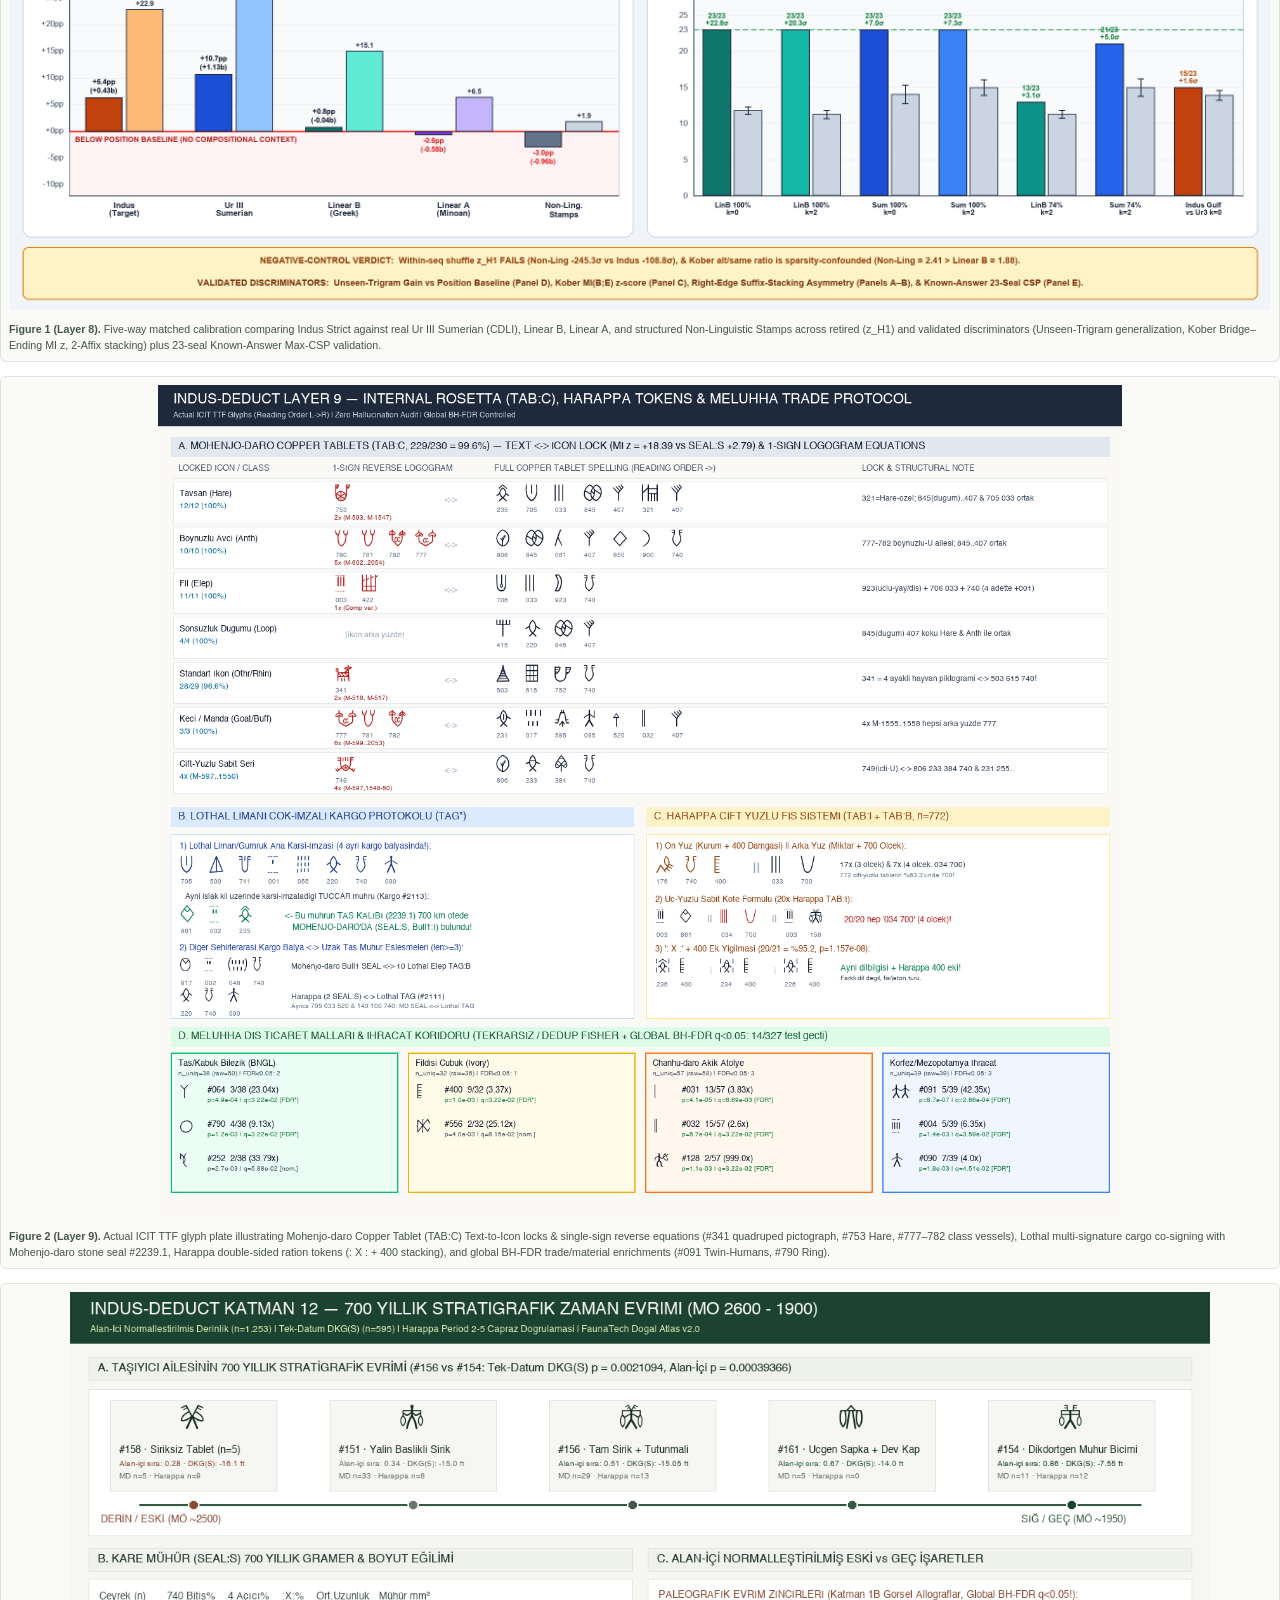
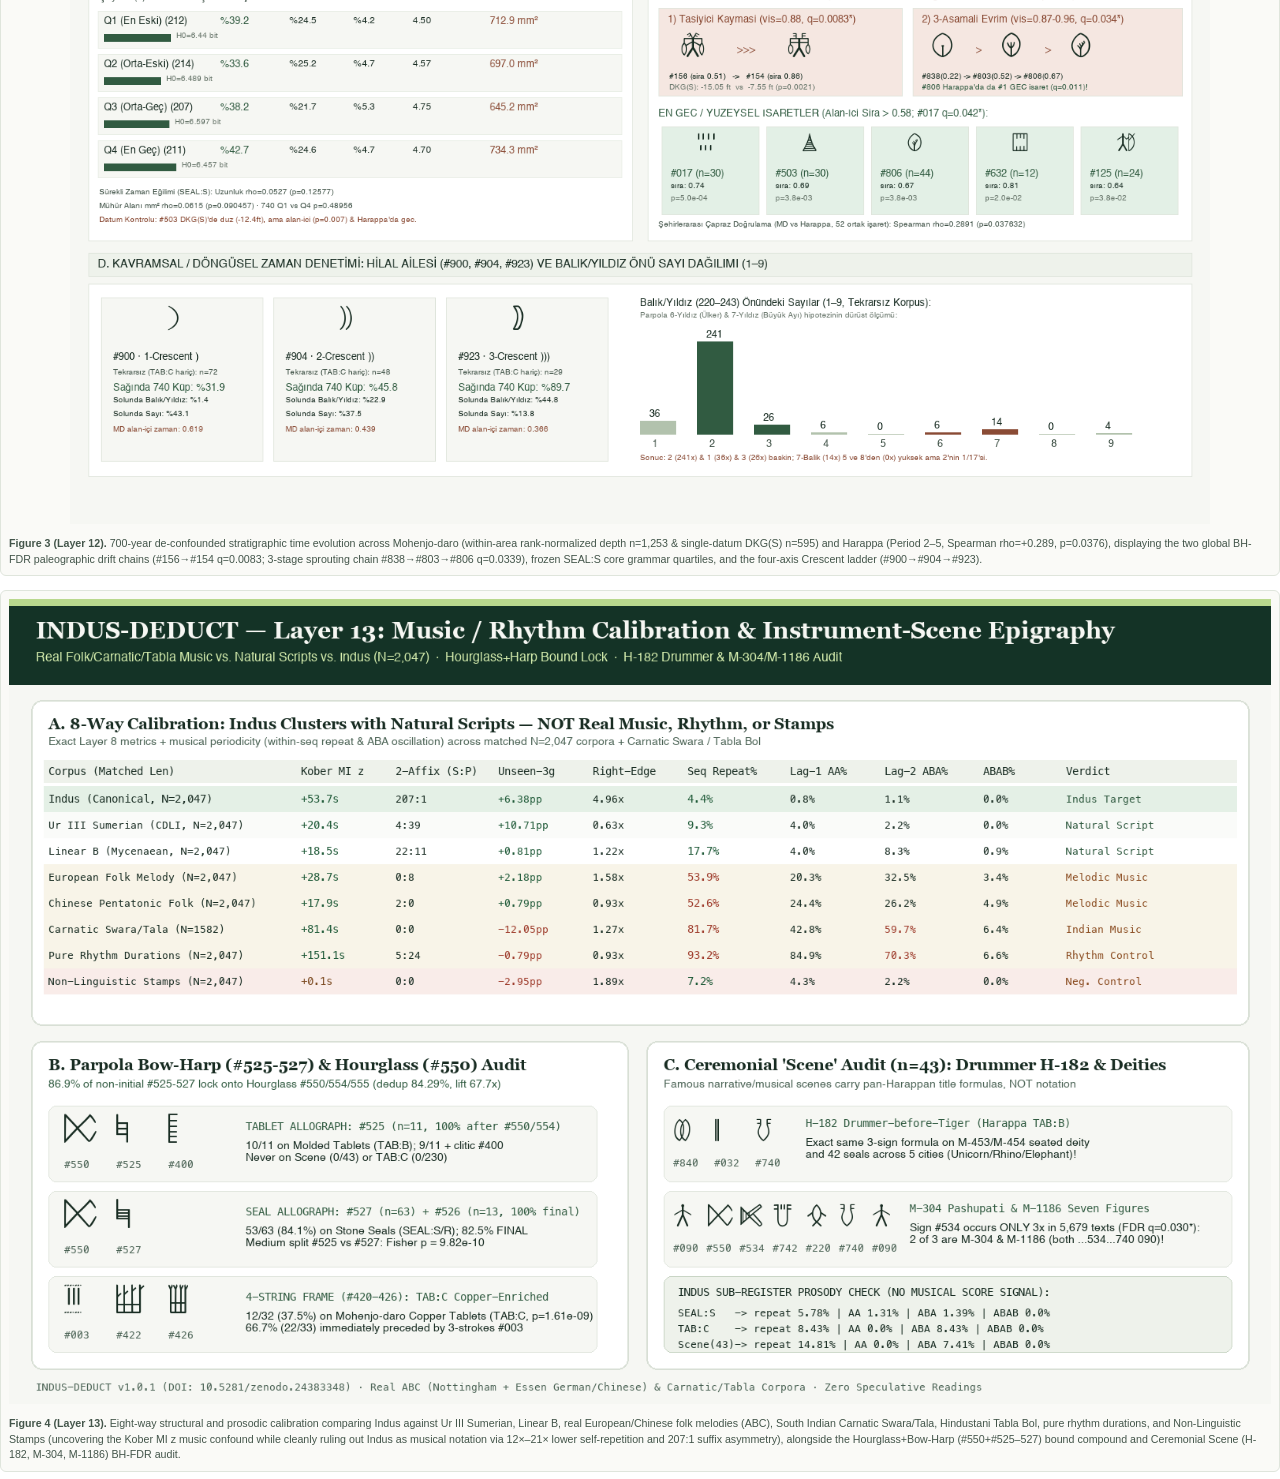
==== commit 9c4ff0b5: "release(v1.1.0): sync Layers 0-13 across README, CLAIM_LEDGER, 4-figure PDF, 7-tab EN/TR portal, OG " ====
--- a/paper/INDUS_DEDUCT_PREPRINT.html
+++ b/paper/INDUS_DEDUCT_PREPRINT.html
@@ -55,13 +55,13 @@
 </head>
 <body>
   <h1>INDUS-DEDUCT: A Calibrated, Anti-Hallucination Computational Benchmark for the Indus Valley Script — Validated Linguistic Discriminators, Internal Icon-Text Registries, Trade Logistics, and Exact Decipherment Boundaries</h1>
-<p><strong>Project:</strong> INDUS-DEDUCT (Layers 0–12 Reproducible Open Benchmark, <code>v1.0.0-preprint</code>)</p>
+<p><strong>Project:</strong> INDUS-DEDUCT (Layers 0–13 Reproducible Open Benchmark, <code>v1.1.0</code>)</p>
 <p><strong>Date:</strong> November 20, 2026</p>
-<p><strong>Repository:</strong> <code>indus-decipher</code> (11/11 automated claim-ledger tests passing; cross-OS macOS/Linux bit-for-bit SHA-256 verified)</p>
-<p><strong>Epistemological Contract:</strong> Zero fabricated phonetic readings; all speculative upstream annotations stripped prior to modeling; all positive claims paired with position-preserving nulls, global Benjamini–Hochberg FDR, known-answer positive controls, and non-linguistic negative controls.</p>
+<p><strong>Repository &amp; Permanent Archive:</strong> <code>github.com/emraresoftware/indusemare</code> · Zenodo Concept DOI <code>10.5281/zenodo.24383347</code> (12/12 automated claim-ledger tests passing; cross-OS macOS/Linux bit-for-bit SHA-256 verified)</p>
+<p><strong>Epistemological Contract:</strong> Zero fabricated phonetic readings; all speculative upstream annotations stripped prior to modeling; all positive claims paired with position-preserving nulls, global Benjamini–Hochberg FDR, known-answer positive controls, real-music/rhythm controls, and non-linguistic negative controls.</p>
 <hr/>
 <h2>Abstract</h2>
-<p>A century of research on the Indus Valley (Harappan) script (c. 2600–1900 BCE) has produced dozens of incompatible decipherment claims and an enduring methodological impasse between linguistic and non-linguistic interpretations. Here we present <strong>INDUS-DEDUCT</strong>, an end-to-end, reproducible 11-layer computational epigraphy benchmark across <strong>5,679 inscriptions</strong> (5,805 parsed lines; 713 raw signs) engineered to separate statistically verified structural properties from unfalsifiable phonetic speculation.</p>
+<p>A century of research on the Indus Valley (Harappan) script (c. 2600–1900 BCE) has produced dozens of incompatible decipherment claims and an enduring methodological impasse between linguistic and non-linguistic interpretations. Here we present <strong>INDUS-DEDUCT</strong>, an end-to-end, reproducible 14-layer computational epigraphy benchmark across <strong>5,679 inscriptions</strong> (5,805 parsed lines; 713 raw signs) engineered to separate statistically verified structural properties from unfalsifiable phonetic speculation.</p>
 <p>First, we audit and retire widely cited entropy tests: on a length- and size-matched <strong>5-way calibration benchmark</strong> against real <strong>Ur III Sumerian (CDLI)</strong>, <strong>Linear B</strong>, <strong>Linear A</strong>, and a <strong>non-linguistic structured stamp negative control</strong>, within-sequence conditional entropy (<code>z_H1</code>) fails catastrophically as a language discriminator (<code>Non-Linguistic Stamps = -245.34σ</code> vs. <code>Indus = -108.85σ</code>). By contrast, <strong>three validated discriminators</strong> cleanly separate Indus and attested natural-language scripts from structured non-linguistic stamps: (i) <strong>unseen-trigram generalization</strong> over a position-aware baseline (<code>Indus = +6.38 pp / +0.432 bits</code>, <code>Ur III Sumerian = +10.71 pp / +1.133 bits</code>, <code>Linear B = +0.81 pp</code>, vs. <code>Non-Linguistic Stamps = -2.95 pp / -0.960 bits</code>), (ii) <strong>Kober bridge–ending mutual information</strong> (<code>Indus = +53.67σ</code>, <code>Ur III Sumerian = +20.40σ</code>, <code>Linear B = +18.47σ</code>, vs. <code>Non-Linguistic = +0.07σ</code>), and (iii) <strong>blind 2-affix stacking</strong> (<code>Indus = 207:1</code> suffix-to-prefix ratio with a <code>4.96×</code> right-edge bottleneck, vs. <code>Non-Linguistic = 0:0</code>).</p>
 <p>Second, joint visual–distributional allograph clustering across 697 rendered font glyphs establishes a functional core inventory of <strong><code>N_core = 240–271</code></strong> signs covering 95.7% of tokens (<code>223–254</code> excluding explicit compounds), placing the script firmly in the <strong>logo-syllabic</strong> regime and ruling out a pure syllabary. Globally FDR-controlled structural findings (<code>376/422</code> tests survive BH-FDR; <code>155</code> survive Bonferroni) include a productive <strong><code>: X :</code> four-dash sub-graphemic frame</strong> that converts medial stems (<code>2.9%</code> final) into terminals (<code>62.2%</code> final, 8/8 pairs, <code>p = 4.38e-45</code>) and transfers zero-shot across unseen base-glyph families (<code>LOBO Δlog-loss = -0.0687</code>), strict <strong>Leave-One-City-Out (LOCO)</strong> real damaged-inscription restoration (<code>50.0%</code> Top-1 / <code>63.6%</code> Top-3 on all edge breaks vs. <code>9.1%</code> position baseline; <code>71.4%</code> / <code>85.7%</code> on cross-site singletons), and three archaeologically localized document systems:</p>
 <ol>
@@ -204,23 +204,32 @@
 <li><strong>Riverine Tablets vs. Maritime Cargo Protocol:</strong> Geographic stratification refutes interpreting Harappan tablets (<code>TAB<em></code>) as open-sea maritime records: <strong><code>98.9%</code></strong> of tablets (<code>2,243/2,290</code>) occur in inland river capitals (Harappa &amp; Mohenjo-daro; Lothal dockyard has only <code>3</code>), enriched in strictly freshwater riverine icons (<strong><code>Gavi</code> gharial <code>62/66 = 93.9%</code></strong>, <strong><code>Fish</code> <code>47/47 = 100%</code></strong> on Harappa tablets). True maritime/coastal logistics localize sharply to </em><em>clay cargo sealings (<code>TAG</em></code>, <code>171/262 = 65.3%</code> coastal/Gulf)<strong> and </strong>circular Gulf seals (<code>SEAL:C/CY</code>, <code>~66%</code>)**, where Twin-Humans <code>#091</code> (<code>4.6×</code>, <code>p = 0.046</code>) and Single-Human <code>#090</code> (<code>p = 0.058</code>) rise while inland Jar <code>740</code> falls (<code>39.2% → 27.7%</code>, <code>p = 2.88e-4</code>).</li>
 </ol>
 <hr/>
+<h3>8.5 Music &amp; Rhythm Structural Calibration and Archaeological Instrument / Ceremonial Scene Epigraphy (Layer 13)</h3>
+<p>Extending Layer 8 to an <strong>8-way calibration</strong> against real open-domain human music across three traditions—<strong>European Folk Melodies</strong> (Nottingham + Essen German, <code>18,140</code> bars), <strong>Chinese Pentatonic Folk Melodies</strong> (Essen Han 1+2, <code>21,169</code> bars), *<em>South Indian Classical Carnatic </em>Swara/Tāla**<em> (10 </em>kritis<em>, <code>N = 1,582</code>), </em><em>Hindustani </em>Tablā Bol**<em> (</em>Jaitaal*, <code>n = 37</code>), and <strong>Pure Melodic Rhythm Durations</strong> (<code>25,844</code> bars), all matched to Indus&#x27;s exact length distribution (<code>N = 2,047</code>)—yields a crucial methodological discovery and three epigraphic findings:</p>
+<ul>
+<li><strong>Kober <code>MI z</code> Confound Discovered &amp; Resolved:</strong> Real melodic and rhythmic bars trigger strong Kober bridge–ending mutual information (<code>European Folk +28.74σ</code>, <code>Chinese Pentatonic +17.94σ</code>, <code>Carnatic Swara +81.41σ</code>, <code>Pure Rhythm +151.14σ</code>) due to voice-leading and cadential meter. Consequently, Kober <code>MI z</code> separates Indus from rigid non-linguistic stamps (<code>+0.07σ</code>) but <strong>cannot alone separate language from music</strong>. Combining three orthogonal axes completely separates Indus and natural scripts from <em>both</em> music and stamps: (i) <strong>low within-sequence repetition</strong> (<code>Indus 4.4%</code>, <code>Ur III Sumerian 9.3%</code>, <code>Linear B 17.7%</code> vs. <code>Music/Rhythm 52.6%–93.2%</code>; lag-2 <code>ABA</code>: <code>Indus 1.1%</code> vs. <code>Music/Rhythm 26.2%–70.3%</code>; even Indus ritual <code>TAB:C</code> and ceremonial <code>Scene</code> tablets show <code>0.0%</code> <code>AA</code> and <code>0.0%</code> <code>ABAB</code>), (ii) <strong>asymmetric right-edge suffix stacking</strong> (<code>Indus 207:1</code>, bottleneck <code>4.96×</code> vs. <code>Music/Rhythm 0:0–5:24</code>, bottleneck <code>0.93×–1.58×</code>), and (iii) <strong>unseen-trigram generalization</strong> (<code>Indus +6.38 pp</code> vs. <code>Carnatic -12.05 pp</code>, <code>Pure Rhythm -0.79 pp</code>, <code>Stamps -2.95 pp</code>).</li>
+<li><strong>Hourglass (<code>#550/#554/#555</code>) + Parpola Bow-Harp (<code>#525–#527</code>) Obligatory Bound Compound:</strong> Across all 5,679 inscriptions, the 3–4-stringed bow-harp/pennant family (<code>#525–#527</code>, <code>n = 87</code>) never appears solo (<code>0/87</code>), on ceremonial <code>Scene</code> tablets (<code>0/43</code>), or on <code>TAB:C</code> copper tablets (<code>0/230</code>). Instead, <strong><code>86.9%</code> (<code>73/84</code> raw, <code>p = 1.27e-139</code>)</strong> and <strong><code>84.3%</code> (<code>59/70</code> deduplicated, <code>67.7×</code> lift, <code>p = 2.32e-108</code>)</strong> of non-initial occurrences lock immediately behind Hourglass <code>#550/#554/#555</code>, splitting sharply by medium: <code>#525</code> (<code>10/11</code> molded <code>TAB:B</code>, <code>9/11 + 400</code> clitic) vs. <code>#527</code> (<code>53/63 = 84.1%</code> stone seals <code>SEAL:S/R</code>, <code>82.5%</code> terminal; medium split <code>p = 9.82e-10</code> raw / <code>2.54e-6</code> dedup). Meanwhile, the 4-stringed frame <code>#420–#426</code> enriches <code>TAB:C</code> copper tablets (<code>12/32 = 37.5%</code>, <code>p = 1.61e-9</code>; dedup <code>p = 2.89e-5</code>) and is <code>66.7%</code> preceded by <code>#003</code>.</li>
+<li><strong>Ceremonial <code>Scene</code> Audit (<code>n = 43</code>):</strong> Across all 75 signs on narrative/ceremonial <code>Scene</code> artifacts, exactly <strong>one sign survives global deduplicated BH-FDR</strong>: ultra-rare modified hourglass <strong><code>#534</code></strong> (<code>2/3</code> corpus occurrences fall on Mohenjo-daro&#x27;s two iconic horned-deity seals, <strong>Pashupati <code>M-304</code></strong> and <strong>Seven Figures <code>M-1186</code></strong>, <code>lift = 112.7×, q = 0.0297</code>). Controlling within molded tablets (<code>TAB:B</code>), exactly <strong>one sign survives</strong>: Crescent <strong><code>#900</code></strong> (<code>24.15×, q = 0.0466</code>). Conversely, Harappa&#x27;s famous <strong>Drummer-before-Tiger tablet (<code>H-182</code>)</strong> carries <strong><code>840 032 740</code></strong> on both faces—a pan-Harappan administrative/theophoric formula attested on 42 inscriptions across 5 cities (<code>q = 0.236</code>), ruling out musical notation.</li>
+</ul>
+<hr/>
 <h2>9. Reproducibility &amp; Open Verification Appendix</h2>
 <p>Every quantitative result in this manuscript is deterministically reproducible and machine-checked via <code>unittest</code>:</p>
 <pre><code>
 # 1. Rebuild canonical corpus from raw SQL/CSV (Layer 0)
 .venv/bin/python src/layer0_ingest.py
 
-# 2. Run Layers 8–12 &amp; portal/PDF compiler
+# 2. Run Layers 8–13 &amp; portal/PDF compiler
 .venv/bin/python src/layer8_known_answer_calibration.py
 .venv/bin/python src/layer9_internal_rosetta_and_trade.py
 .venv/bin/python src/layer10_copper_rosetta_deep_test.py
 .venv/bin/python src/layer11a_external_gulf_and_diachronic.py
 .venv/bin/python src/layer11b_glyph_neural_restoration.py
 .venv/bin/python src/layer12_stratigraphic_time_evolution.py
+.venv/bin/python src/layer13_music_rhythm_and_instruments.py
 .venv/bin/python src/build_portal_and_pdf.py
 
-# 3. Verify all 11 claim-ledger invariants &amp; SHA-256 data manifest
-.venv/bin/python -m unittest tests/test_claim_ledger.py -v
+# 3. Verify all 12 claim-ledger invariants &amp; SHA-256 data manifest
+INDUS_STRICT_CORPUS=1 python3 -m unittest tests/test_claim_ledger.py -v
 </code></pre>
 <h3>Verification Ledger Summary (<code>tests/test_claim_ledger.py</code>)</h3>
 <ol>
@@ -235,6 +244,7 @@
 <li><code>test_09_layer10_copper_deep_and_091_invariants</code>: <code>TAB:C</code> <code>H1</code> refutation (mean len <code>&gt; 4.5</code>, polysemous <code>777</code>, zero <code>SEAL:S</code> animal retention), <code>#091</code> <code>0%</code> final &amp; <code>&gt;10×</code> trade lift (<code>p &lt; 1e-5</code>), and honest 4-family phonological null.</li>
 <li><code>test_10_layer11_gulf_diachronic_and_neural_restoration</code>: Foreign DOF escalation (<code>Ring1 &lt; Ring2</code>), foreign square (<code>0/12</code>) vs. circular (<code>≥4</code>) <code>#091</code> diaspora split, Hybrid LOCO restoration beating N-gram on <code>edge_all</code> (<code>n = 275</code>) and <code>interior_all</code> (<code>n = 10</code>), and <code>≥650</code> damaged-inscription catalog.</li>
 <li><code>test_11_layer12_stratigraphic_time_evolution</code>: Monotonic Early/Intermediate/Late depth validation, BH-FDR paleographic drift (<code>#156 → #154</code> &amp; <code>#838 → #806</code>), cross-city MD–Harappa replication (<code>rho &gt; 0.20, p &lt; 0.05</code>), and monotonic 4-axis Crescent ladder (<code>#900 → #904 → #923</code>).</li>
+<li><code>test_12_layer13_music_rhythm_and_instruments</code>: 8-way real music/rhythm separation (<code>&lt;10%</code> Indus repetition vs. <code>&gt;50%</code> music/rhythm &amp; <code>&lt;2×</code> music right-edge bottleneck), Hourglass <code>#550/#554/#555</code> + Bow-Harp <code>#525–#527</code> bound compound (<code>&gt;80%</code> dedup, <code>p &lt; 1e-50</code>) &amp; <code>#525</code> vs. <code>#527</code> medium split (<code>p &lt; 1e-4</code>), and Ceremonial <code>Scene</code> global BH-FDR survivor <code>#534</code> (<code>q &lt; 0.05</code>).</li>
 </ol>
   <div class="figure">
     <img src="../reports/calibration_5way_chart.png" alt="Layer 8 Five-Way Calibration" />
@@ -248,5 +258,9 @@
     <img src="../reports/layer12_time_evolution_plate.png" alt="Layer 12 Stratigraphic Time Evolution Plate" />
     <div class="figcap"><strong>Figure 3 (Layer 12).</strong> 700-year de-confounded stratigraphic time evolution across Mohenjo-daro (within-area rank-normalized depth n=1,253 &amp; single-datum DKG(S) n=595) and Harappa (Period 2–5, Spearman rho=+0.289, p=0.0376), displaying the two global BH-FDR paleographic drift chains (#156→#154 q=0.0083; 3-stage sprouting chain #838→#803→#806 q=0.0339), frozen SEAL:S core grammar quartiles, and the four-axis Crescent ladder (#900→#904→#923).</div>
   </div>
+  <div class="figure">
+    <img src="../reports/layer13_music_and_scenes_plate.png" alt="Layer 13 Music Calibration and Instrument-Scene Plate" />
+    <div class="figcap"><strong>Figure 4 (Layer 13).</strong> Eight-way structural and prosodic calibration comparing Indus against Ur III Sumerian, Linear B, real European/Chinese folk melodies (ABC), South Indian Carnatic Swara/Tala, Hindustani Tabla Bol, pure rhythm durations, and Non-Linguistic Stamps (uncovering the Kober MI z music confound while cleanly ruling out Indus as musical notation via 12×–21× lower self-repetition and 207:1 suffix asymmetry), alongside the Hourglass+Bow-Harp (#550+#525–527) bound compound and Ceremonial Scene (H-182, M-304, M-1186) BH-FDR audit.</div>
+  </div>
 </body>
 </html>
